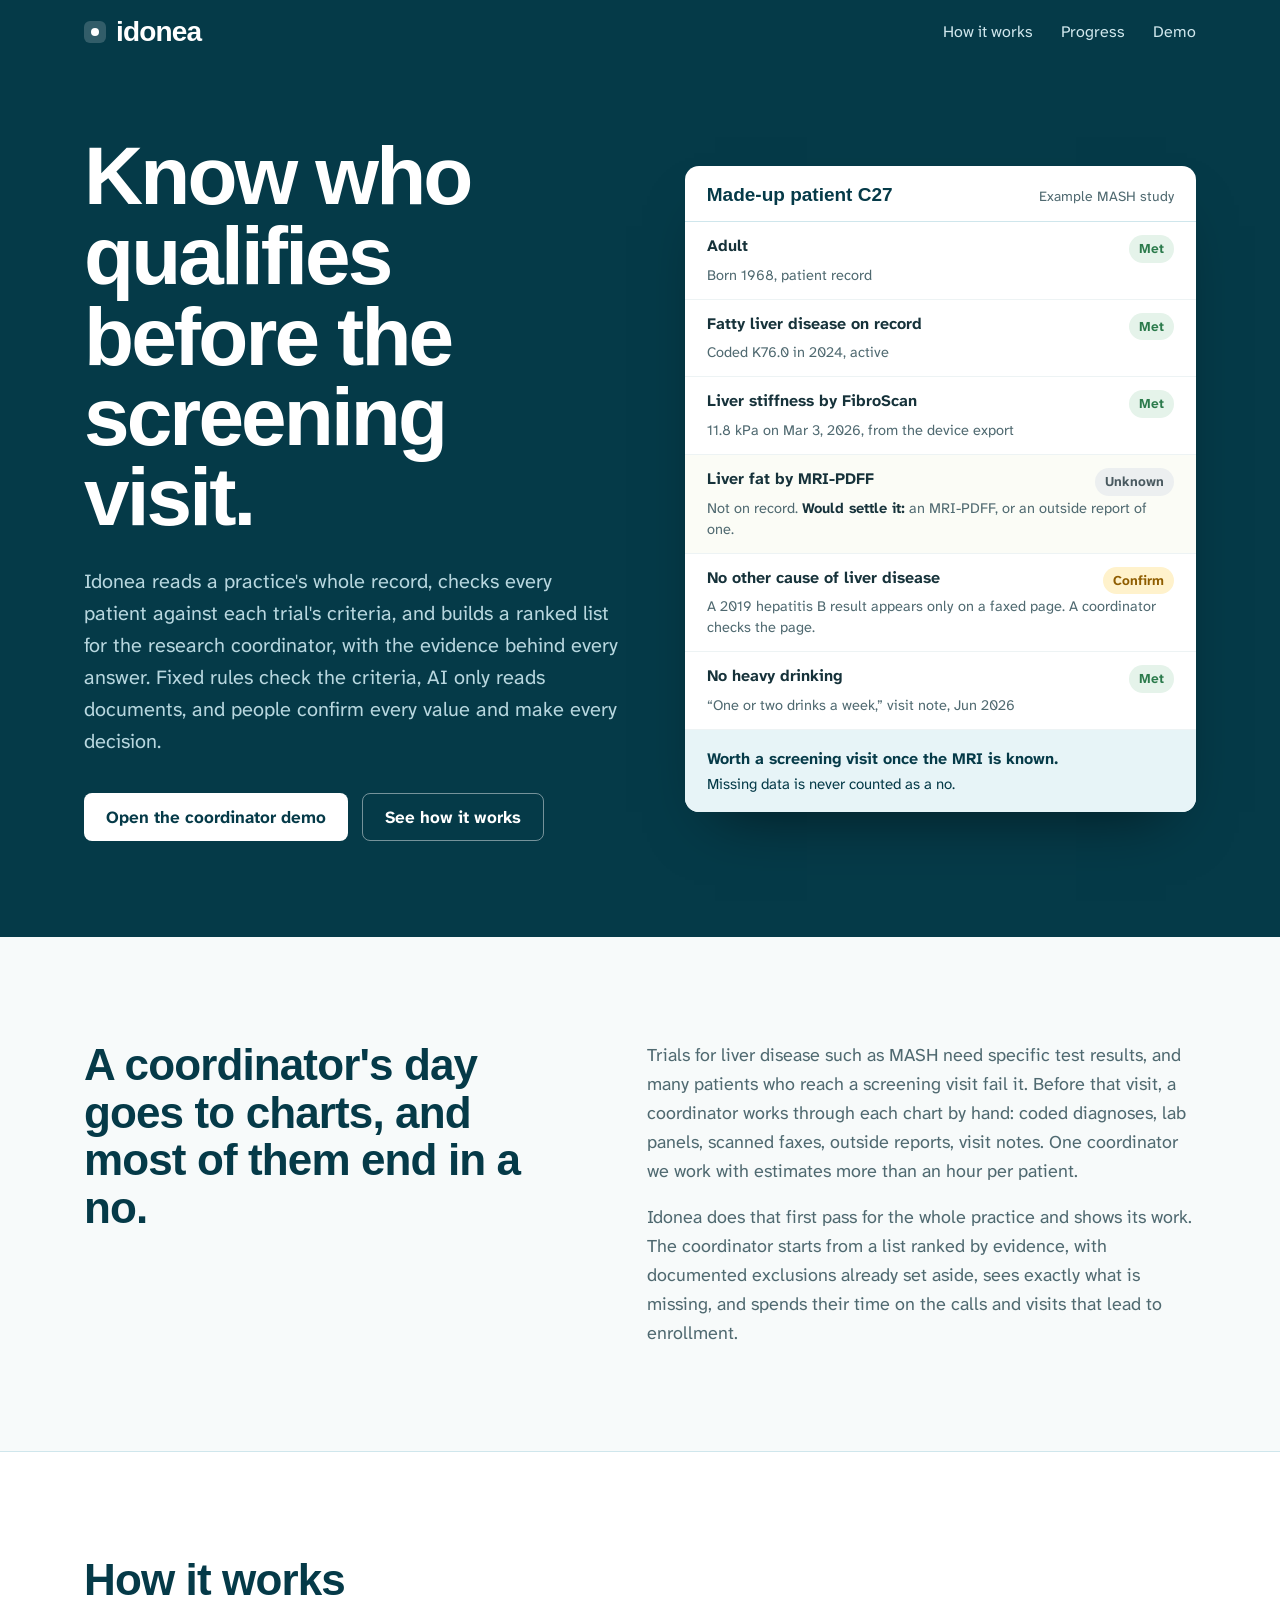
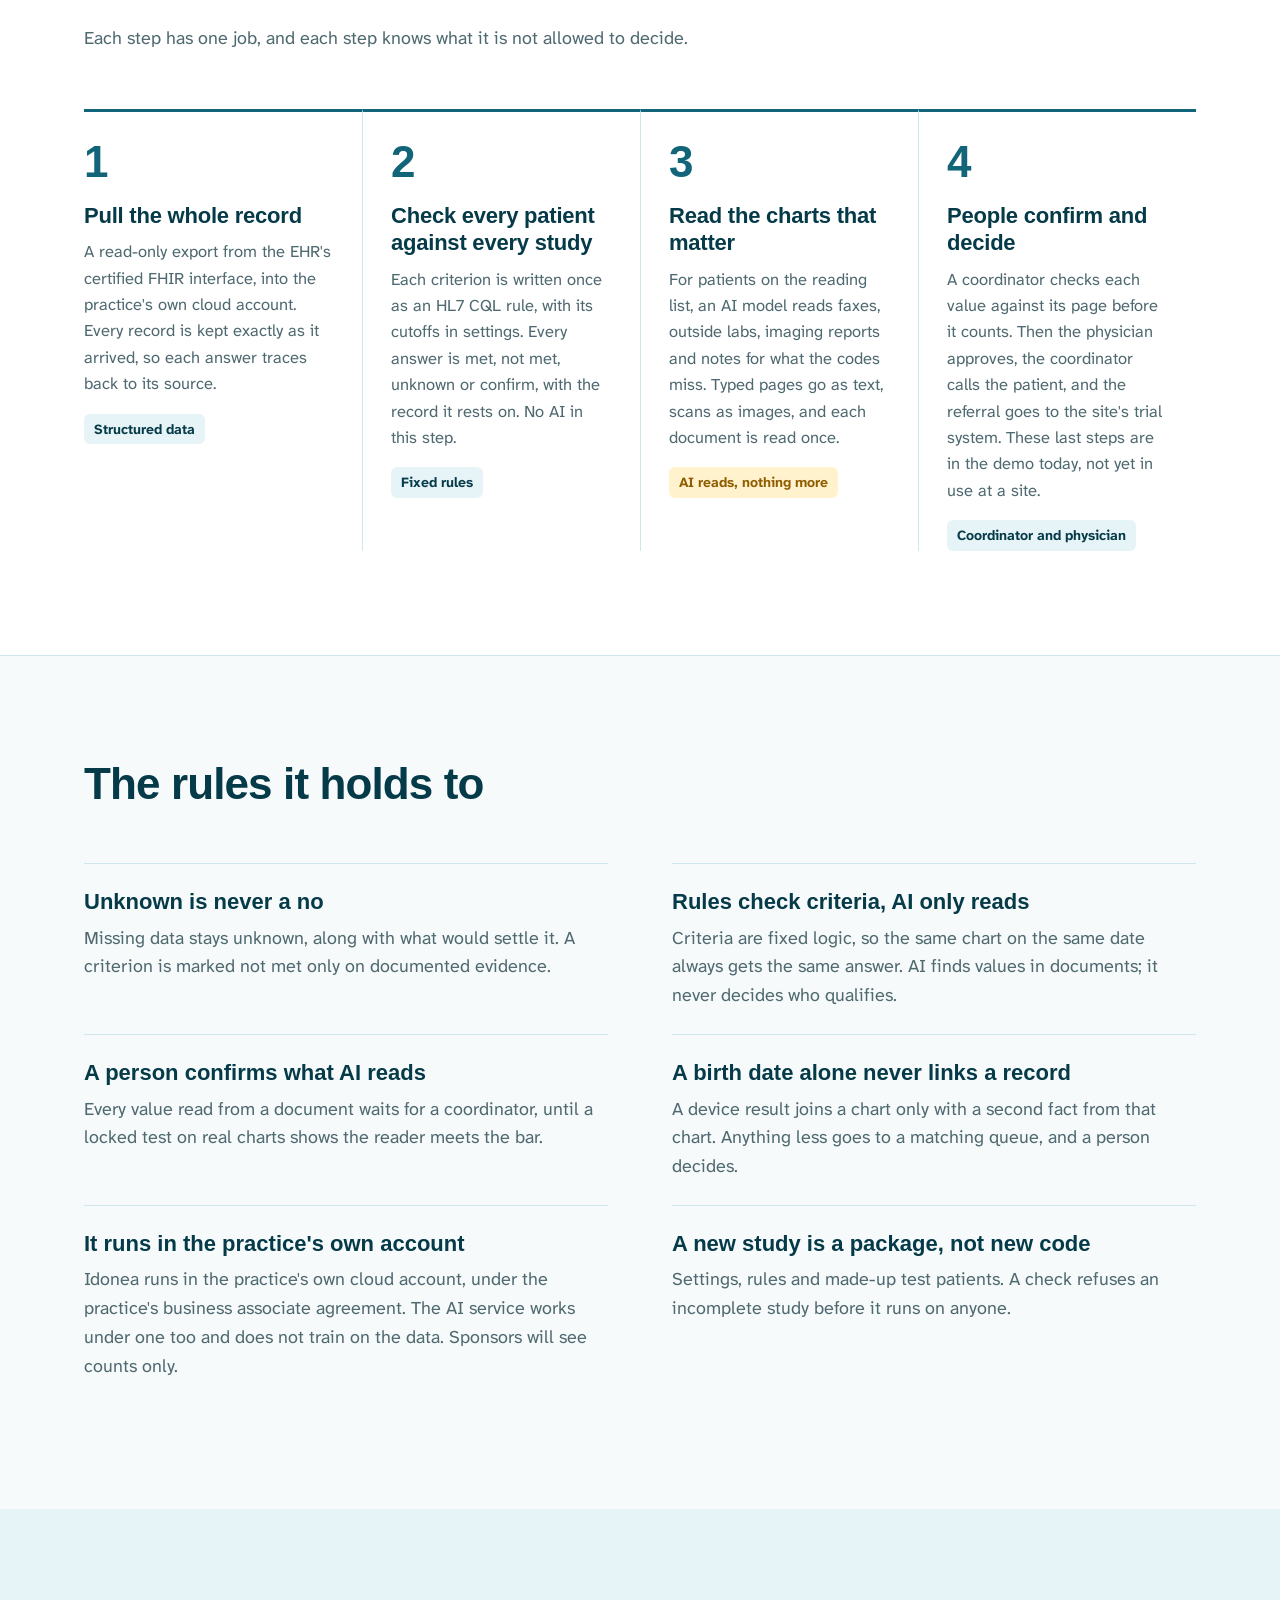
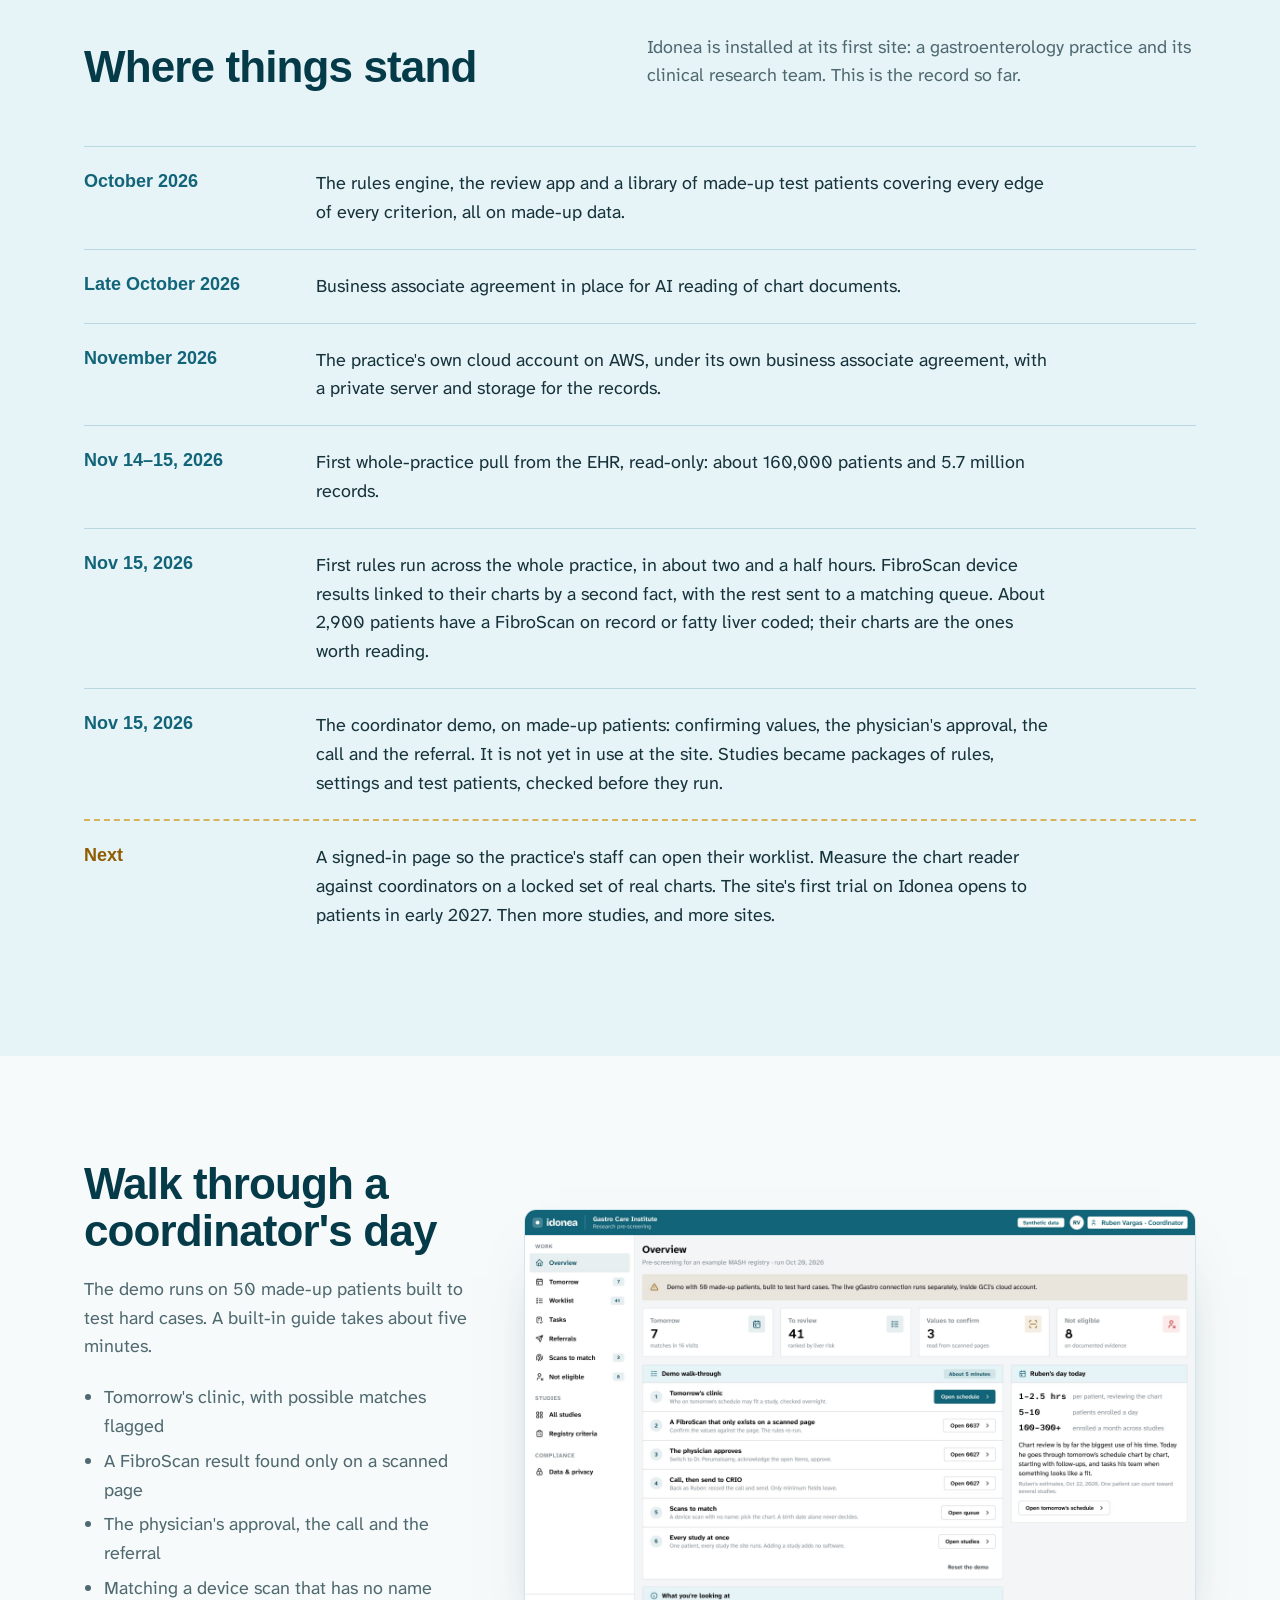
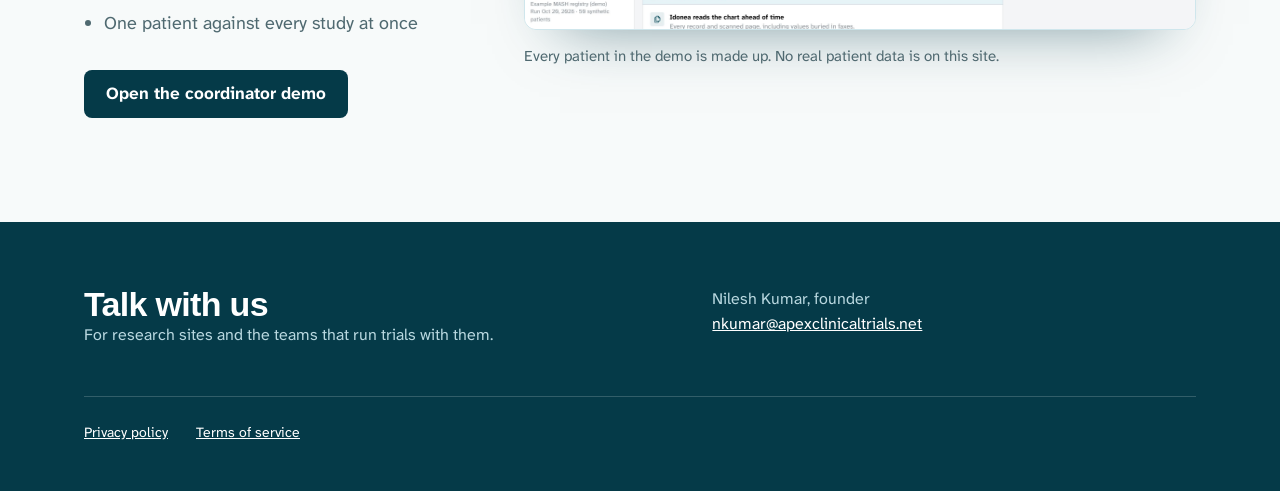
==== index.html @ b302bcf5 "Home page and demo: every claim true today - Ranked list (not a short list); coordinator starts from" ====
<!doctype html>
<html lang="en">
<head>
<meta charset="utf-8">
<meta name="viewport" content="width=device-width, initial-scale=1">
<meta name="robots" content="noindex, nofollow">
<title>Idonea</title>
<meta name="description" content="Idonea helps research sites find the patients who qualify for a clinical trial before the screening visit.">
<link rel="icon" href="logo.png">
<style>
@font-face{font-family:"Bricolage Grotesque";font-weight:600;font-display:swap;src:url(fonts/bricolage-grotesque-latin-600-normal.woff2) format("woff2")}
@font-face{font-family:"Bricolage Grotesque";font-weight:800;font-display:swap;src:url(fonts/bricolage-grotesque-latin-800-normal.woff2) format("woff2")}
@font-face{font-family:"Atkinson Hyperlegible Next";font-weight:400;font-display:swap;src:url(fonts/atkinson-hyperlegible-next-latin-400-normal.woff2) format("woff2")}
@font-face{font-family:"Atkinson Hyperlegible Next";font-weight:700;font-display:swap;src:url(fonts/atkinson-hyperlegible-next-latin-700-normal.woff2) format("woff2")}

:root{
  color-scheme: light;
  --deep:#053a48; --petrol:#126479; --petrol-2:#1f7a93; --mist:#e7f4f7; --line:#cfe6ec;
  --paper:#f7fafa; --white:#fff; --text:#16323a; --muted:#4f6970;
  --met:#2b7a4b; --met-bg:#e5f3ea;
  --notmet:#a3402c; --notmet-bg:#f8e7e3;
  --confirm:#8f5d00; --confirm-bg:#fff2cc;
  --unknown:#4a5a60; --unknown-bg:#eceff0;
  --display:"Bricolage Grotesque", "Arial Narrow", sans-serif;
  --body:"Atkinson Hyperlegible Next", -apple-system, "Segoe UI", sans-serif;
  --wrap:1160px;
}
*{box-sizing:border-box}
html{-webkit-text-size-adjust:100%}
body{margin:0;background:var(--paper);color:var(--text);font:400 18px/1.6 var(--body)}
a{color:var(--petrol)}
a:focus-visible,button:focus-visible{outline:3px solid var(--confirm);outline-offset:3px;border-radius:4px}
img{max-width:100%;height:auto;display:block}
.wrap{max-width:var(--wrap);margin:0 auto;padding:0 24px}
h1,h2,h3{font-family:var(--display);color:var(--deep);margin:0}
h2{font-size:clamp(30px,4vw,44px);line-height:1.08;font-weight:800;letter-spacing:-.02em;max-width:18ch}
h3{font-size:22px;line-height:1.25;font-weight:600;letter-spacing:-.01em}
p{margin:0}
.lede{color:var(--muted);max-width:60ch}
h2+.lede{margin-top:20px}
section{padding:104px 0}
.skip{position:absolute;left:-9999px}.skip:focus{left:16px;top:16px;z-index:10;background:#fff;padding:8px 12px}

/* top bar */
.bar{background:var(--deep);color:#fff}
.bar .wrap{display:flex;align-items:center;justify-content:space-between;height:64px;gap:16px}
.mark{font:800 28px/1 var(--display);letter-spacing:-.03em;color:#fff;text-decoration:none;display:flex;align-items:center;gap:10px}
.mark i{width:22px;height:22px;border-radius:6px;background:rgba(255,255,255,.18);display:grid;place-items:center}
.mark i::after{content:"";width:8px;height:8px;border-radius:50%;background:#fff}
.bar nav{display:flex;gap:28px;font-size:16px}
.bar nav a{color:#cfe6ec;text-decoration:none}
.bar nav a:hover{color:#fff;text-decoration:underline}

/* hero */
.hero{background:var(--deep);color:#e7f4f7;padding:72px 0 96px;overflow:hidden}
.hero .wrap{display:grid;grid-template-columns:minmax(0,1.05fr) minmax(0,1fr);gap:64px;align-items:center}
.hero h1{color:#fff;font-weight:800;font-size:clamp(44px,6.4vw,84px);line-height:.98;letter-spacing:-.035em;max-width:11ch}
.hero .lede{color:#b8d7df;font-size:20px;margin-top:28px;max-width:34em}
.actions{display:flex;flex-wrap:wrap;gap:14px;margin-top:36px}
.btn{display:inline-flex;align-items:center;min-height:48px;padding:0 22px;border-radius:8px;font-weight:700;font-size:17px;text-decoration:none}
.btn.primary{background:#fff;color:var(--deep)}
.btn.primary:hover{background:var(--mist)}
.btn.ghost{color:#fff;border:1.5px solid rgba(255,255,255,.45)}
.btn.ghost:hover{border-color:#fff}

/* the ledger: one made-up patient, checked */
.ledger{margin:0;background:var(--white);color:var(--text);border-radius:14px;box-shadow:0 30px 60px -30px rgba(0,0,0,.55);overflow:hidden}
.ledger header{display:flex;justify-content:space-between;align-items:baseline;gap:12px;padding:18px 22px 14px;border-bottom:1px solid var(--line)}
.ledger header b{font:600 19px/1.2 var(--display);color:var(--deep)}
.ledger header span{font-size:14px;color:var(--muted)}
.ledger ol{list-style:none;margin:0;padding:0}
.ledger li{display:grid;grid-template-columns:1fr auto;gap:2px 16px;padding:13px 22px;border-bottom:1px solid #edf3f4}
.ledger li .c{font-weight:700;font-size:16px;line-height:1.35}
.ledger li .e{grid-column:1/-1;font-size:14.5px;line-height:1.45;color:var(--muted)}
.v{font-size:13.5px;font-weight:700;padding:3px 10px;border-radius:999px;white-space:nowrap;align-self:start}
.v.met{color:var(--met);background:var(--met-bg)}
.v.notmet{color:var(--notmet);background:var(--notmet-bg)}
.v.confirm{color:var(--confirm);background:var(--confirm-bg)}
.v.unknown{color:var(--unknown);background:var(--unknown-bg)}
.ledger li.open{background:#fbfcf6}
.ledger li.open .e strong{color:var(--text)}
.ledger footer{padding:16px 22px;font-size:15px;background:var(--mist);color:var(--deep)}
.ledger footer b{display:block;font-size:16px}
@media (prefers-reduced-motion:no-preference){
  .ledger li .v{animation:settle .45s ease-out both}
  .ledger li:nth-child(1) .v{animation-delay:.35s}
  .ledger li:nth-child(2) .v{animation-delay:.6s}
  .ledger li:nth-child(3) .v{animation-delay:.85s}
  .ledger li:nth-child(4) .v{animation-delay:1.1s}
  .ledger li:nth-child(5) .v{animation-delay:1.35s}
  .ledger li:nth-child(6) .v{animation-delay:1.6s}
  .ledger footer{animation:fade .5s ease-out 2s both}
}
@keyframes settle{from{opacity:0;transform:translateX(8px)}to{opacity:1;transform:none}}
@keyframes fade{from{opacity:0}to{opacity:1}}

/* problem */
.problem .wrap{display:grid;grid-template-columns:minmax(0,1fr) minmax(0,1.1fr);gap:64px}
.problem p+p{margin-top:18px}

/* how it works: a real sequence */
.how{background:var(--white);border-block:1px solid var(--line)}
.how .lede{margin-top:20px}
.steps{list-style:none;margin:56px 0 0;padding:0;display:grid;grid-template-columns:repeat(4,minmax(0,1fr));gap:0;counter-reset:s}
.steps li{position:relative;padding:28px 28px 0 0;border-top:3px solid var(--petrol);counter-increment:s}
.steps li+li{padding-left:28px;border-left:1px solid var(--line)}
.steps li::before{content:counter(s);font:800 44px/1 var(--display);color:var(--petrol);display:block;margin-bottom:18px}
.steps p{font-size:16.5px;color:var(--muted);margin-top:10px}
.who{display:inline-block;margin-top:16px;font-size:14px;font-weight:700;color:var(--deep);background:var(--mist);padding:4px 10px;border-radius:6px}
.who.ai{background:var(--confirm-bg);color:var(--confirm)}

/* rules it holds to */
.rules dl{margin:56px 0 0;display:grid;grid-template-columns:repeat(2,minmax(0,1fr));column-gap:64px}
.rules dl div{padding:24px 0;border-top:1px solid var(--line)}
.rules dt{font:600 22px/1.25 var(--display);color:var(--deep)}
.rules dd{margin:8px 0 0;color:var(--muted);max-width:46ch}

/* where things stand */
.now{background:var(--mist)}
.now .head{display:grid;grid-template-columns:minmax(0,1fr) minmax(0,1.1fr);gap:64px;align-items:end}
.log{list-style:none;margin:56px 0 0;padding:0}
.log li{display:grid;grid-template-columns:200px minmax(0,1fr);gap:32px;padding:22px 0;border-top:1px solid #b9d9e1}
.log time,.log .when{font:600 18px/1.4 var(--display);color:var(--petrol)}
.log p{max-width:62ch}
.log li.next .when{color:var(--confirm)}
.log li.next{border-top:2px dashed #d6b45c}

/* demo */
.demo .wrap{display:grid;grid-template-columns:minmax(0,.8fr) minmax(0,1.4fr);gap:56px;align-items:center}
.demo ul{margin:22px 0 0;padding-left:20px;color:var(--muted)}
.demo li+li{margin-top:6px}
.demo .btn.primary{background:var(--deep);color:#fff;margin-top:32px}
.demo .btn.primary:hover{background:var(--petrol)}
.shot{display:block;border-radius:12px;overflow:hidden;border:1px solid var(--line);box-shadow:0 30px 60px -36px rgba(5,58,72,.55);background:#fff}
.note{font-size:15px;color:var(--muted);margin-top:14px}

/* footer */
.foot{background:var(--deep);color:#b8d7df;padding:64px 0 48px;font-size:16px}
.foot .wrap{display:grid;grid-template-columns:minmax(0,1.2fr) minmax(0,1fr);gap:48px}
.foot h2{color:#fff;font-size:34px}
.foot a{color:#fff}
.foot p+p{margin-top:12px}
.foot .small{grid-column:1/-1;border-top:1px solid rgba(255,255,255,.18);padding-top:24px;font-size:14px;display:flex;flex-wrap:wrap;gap:8px 28px}

@media (max-width:960px){
  section{padding:72px 0}
  .hero .wrap,.problem .wrap,.now .head,.demo .wrap,.foot .wrap{grid-template-columns:1fr;gap:40px}
  .steps{grid-template-columns:repeat(2,minmax(0,1fr));row-gap:40px}
  .steps li:nth-child(3){padding-left:0;border-left:0}
}
@media (max-width:640px){
  body{font-size:17px}
  .wrap{padding:0 16px}
  .bar nav{gap:18px;font-size:15px}
  .bar nav a.hide-s{display:none}
  .hero{padding:48px 0 64px}
  .hero .lede{font-size:18px}
  .steps{grid-template-columns:1fr}
  .steps li,.steps li+li{padding:24px 0 0;border-left:0}
  .rules dl{grid-template-columns:1fr}
  .log li{grid-template-columns:1fr;gap:6px}
  .ledger li{padding:12px 16px}
  .ledger header,.ledger footer{padding-left:16px;padding-right:16px}
}
</style>
</head>
<body>
<a class="skip" href="#main">Skip to content</a>
<div class="bar">
  <div class="wrap">
    <a class="mark" href="./" aria-label="Idonea home"><i aria-hidden="true"></i>idonea</a>
    <nav aria-label="Main">
      <a href="#how" class="hide-s">How it works</a>
      <a href="#now">Progress</a>
      <a href="demo/">Demo</a>
    </nav>
  </div>
</div>

<main id="main">
<div class="hero">
  <div class="wrap">
    <div>
      <h1>Know who qualifies before the screening visit.</h1>
      <p class="lede">Idonea reads a practice's whole record, checks every patient against each trial's criteria, and builds a ranked list for the research coordinator, with the evidence behind every answer. Fixed rules check the criteria, AI only reads documents, and people confirm every value and make every decision.</p>
      <div class="actions">
        <a class="btn primary" href="demo/">Open the coordinator demo</a>
        <a class="btn ghost" href="#how">See how it works</a>
      </div>
    </div>

    <figure class="ledger" aria-label="Example: one made-up patient checked against an example MASH study">
      <header><b>Made-up patient C27</b><span>Example MASH study</span></header>
      <ol>
        <li><span class="c">Adult</span><span class="v met">Met</span><span class="e">Born 1968, patient record</span></li>
        <li><span class="c">Fatty liver disease on record</span><span class="v met">Met</span><span class="e">Coded K76.0 in 2024, active</span></li>
        <li><span class="c">Liver stiffness by FibroScan</span><span class="v met">Met</span><span class="e">11.8 kPa on Mar 3, 2026, from the device export</span></li>
        <li class="open"><span class="c">Liver fat by MRI-PDFF</span><span class="v unknown">Unknown</span><span class="e">Not on record. <strong>Would settle it:</strong> an MRI-PDFF, or an outside report of one.</span></li>
        <li><span class="c">No other cause of liver disease</span><span class="v confirm">Confirm</span><span class="e">A 2019 hepatitis B result appears only on a faxed page. A coordinator checks the page.</span></li>
        <li><span class="c">No heavy drinking</span><span class="v met">Met</span><span class="e">“One or two drinks a week,” visit note, Jun 2026</span></li>
      </ol>
      <footer><b>Worth a screening visit once the MRI is known.</b>Missing data is never counted as a no.</footer>
    </figure>
  </div>
</div>

<section class="problem" aria-labelledby="problem-h">
  <div class="wrap">
    <h2 id="problem-h">A coordinator's day goes to charts, and most of them end in a no.</h2>
    <div>
      <p class="lede">Trials for liver disease such as MASH need specific test results, and many patients who reach a screening visit fail it. Before that visit, a coordinator works through each chart by hand: coded diagnoses, lab panels, scanned faxes, outside reports, visit notes. One coordinator we work with estimates more than an hour per patient.</p>
      <p class="lede">Idonea does that first pass for the whole practice and shows its work. The coordinator starts from a list ranked by evidence, with documented exclusions already set aside, sees exactly what is missing, and spends their time on the calls and visits that lead to enrollment.</p>
    </div>
  </div>
</section>

<section class="how" id="how" aria-labelledby="how-h">
  <div class="wrap">
    <h2 id="how-h">How it works</h2>
    <p class="lede">Each step has one job, and each step knows what it is not allowed to decide.</p>
    <ol class="steps">
      <li>
        <h3>Pull the whole record</h3>
        <p>A read-only export from the EHR's certified FHIR interface, into the practice's own cloud account. Every record is kept exactly as it arrived, so each answer traces back to its source.</p>
        <span class="who">Structured data</span>
      </li>
      <li>
        <h3>Check every patient against every study</h3>
        <p>Each criterion is written once as an HL7 CQL rule, with its cutoffs in settings. Every answer is met, not met, unknown or confirm, with the record it rests on. No AI in this step.</p>
        <span class="who">Fixed rules</span>
      </li>
      <li>
        <h3>Read the charts that matter</h3>
        <p>For patients on the reading list, an AI model reads faxes, outside labs, imaging reports and notes for what the codes miss. Typed pages go as text, scans as images, and each document is read once.</p>
        <span class="who ai">AI reads, nothing more</span>
      </li>
      <li>
        <h3>People confirm and decide</h3>
        <p>A coordinator checks each value against its page before it counts. Then the physician approves, the coordinator calls the patient, and the referral goes to the site's trial system. These last steps are in the demo today, not yet in use at a site.</p>
        <span class="who">Coordinator and physician</span>
      </li>
    </ol>
  </div>
</section>

<section class="rules" aria-labelledby="rules-h">
  <div class="wrap">
    <h2 id="rules-h">The rules it holds to</h2>
    <dl>
      <div><dt>Unknown is never a no</dt><dd>Missing data stays unknown, along with what would settle it. A criterion is marked not met only on documented evidence.</dd></div>
      <div><dt>Rules check criteria, AI only reads</dt><dd>Criteria are fixed logic, so the same chart on the same date always gets the same answer. AI finds values in documents; it never decides who qualifies.</dd></div>
      <div><dt>A person confirms what AI reads</dt><dd>Every value read from a document waits for a coordinator, until a locked test on real charts shows the reader meets the bar.</dd></div>
      <div><dt>A birth date alone never links a record</dt><dd>A device result joins a chart only with a second fact from that chart. Anything less goes to a matching queue, and a person decides.</dd></div>
      <div><dt>It runs in the practice's own account</dt><dd>Idonea runs in the practice's own cloud account, under the practice's business associate agreement. The AI service works under one too and does not train on the data. Sponsors will see counts only.</dd></div>
      <div><dt>A new study is a package, not new code</dt><dd>Settings, rules and made-up test patients. A check refuses an incomplete study before it runs on anyone.</dd></div>
    </dl>
  </div>
</section>

<section class="now" id="now" aria-labelledby="now-h">
  <div class="wrap">
    <div class="head">
      <h2 id="now-h">Where things stand</h2>
      <p class="lede">Idonea is installed at its first site: a gastroenterology practice and its clinical research team. This is the record so far.</p>
    </div>
    <ol class="log">
      <li><span class="when">October 2026</span><p>The rules engine, the review app and a library of made-up test patients covering every edge of every criterion, all on made-up data.</p></li>
      <li><span class="when">Late October 2026</span><p>Business associate agreement in place for AI reading of chart documents.</p></li>
      <li><span class="when">November 2026</span><p>The practice's own cloud account on AWS, under its own business associate agreement, with a private server and storage for the records.</p></li>
      <li><time datetime="2026-11-14">Nov 14–15, 2026</time><p>First whole-practice pull from the EHR, read-only: about 160,000 patients and 5.7 million records.</p></li>
      <li><time datetime="2026-11-15">Nov 15, 2026</time><p>First rules run across the whole practice, in about two and a half hours. FibroScan device results linked to their charts by a second fact, with the rest sent to a matching queue. About 2,900 patients have a FibroScan on record or fatty liver coded; their charts are the ones worth reading.</p></li>
      <li><time datetime="2026-11-15">Nov 15, 2026</time><p>The coordinator demo, on made-up patients: confirming values, the physician's approval, the call and the referral. It is not yet in use at the site. Studies became packages of rules, settings and test patients, checked before they run.</p></li>
      <li class="next"><span class="when">Next</span><p>A signed-in page so the practice's staff can open their worklist. Measure the chart reader against coordinators on a locked set of real charts. The site's first trial on Idonea opens to patients in early 2027. Then more studies, and more sites.</p></li>
    </ol>
  </div>
</section>

<section class="demo" aria-labelledby="demo-h">
  <div class="wrap">
    <div>
      <h2 id="demo-h">Walk through a coordinator's day</h2>
      <p class="lede">The demo runs on 50 made-up patients built to test hard cases. A built-in guide takes about five minutes.</p>
      <ul>
        <li>Tomorrow's clinic, with possible matches flagged</li>
        <li>A FibroScan result found only on a scanned page</li>
        <li>The physician's approval, the call and the referral</li>
        <li>Matching a device scan that has no name</li>
        <li>One patient against every study at once</li>
      </ul>
      <a class="btn primary" href="demo/">Open the coordinator demo</a>
    </div>
    <div>
      <a class="shot" href="demo/" aria-label="Open the coordinator demo"><img src="img/demo.jpg" width="1440" height="900" alt="The coordinator demo's overview: tomorrow's matches, the worklist, values to confirm and a six-step walk-through"></a>
      <p class="note">Every patient in the demo is made up. No real patient data is on this site.</p>
    </div>
  </div>
</section>
</main>

<footer class="foot">
  <div class="wrap">
    <div>
      <h2>Talk with us</h2>
      <p>For research sites and the teams that run trials with them.</p>
    </div>
    <div>
      <p>Nilesh Kumar, founder<br><a href="mailto:nkumar@apexclinicaltrials.net">nkumar@apexclinicaltrials.net</a></p>
    </div>
    <div class="small">
      <a href="privacy.html">Privacy policy</a>
      <a href="terms.html">Terms of service</a>
    </div>
  </div>
</footer>
</body>
</html>
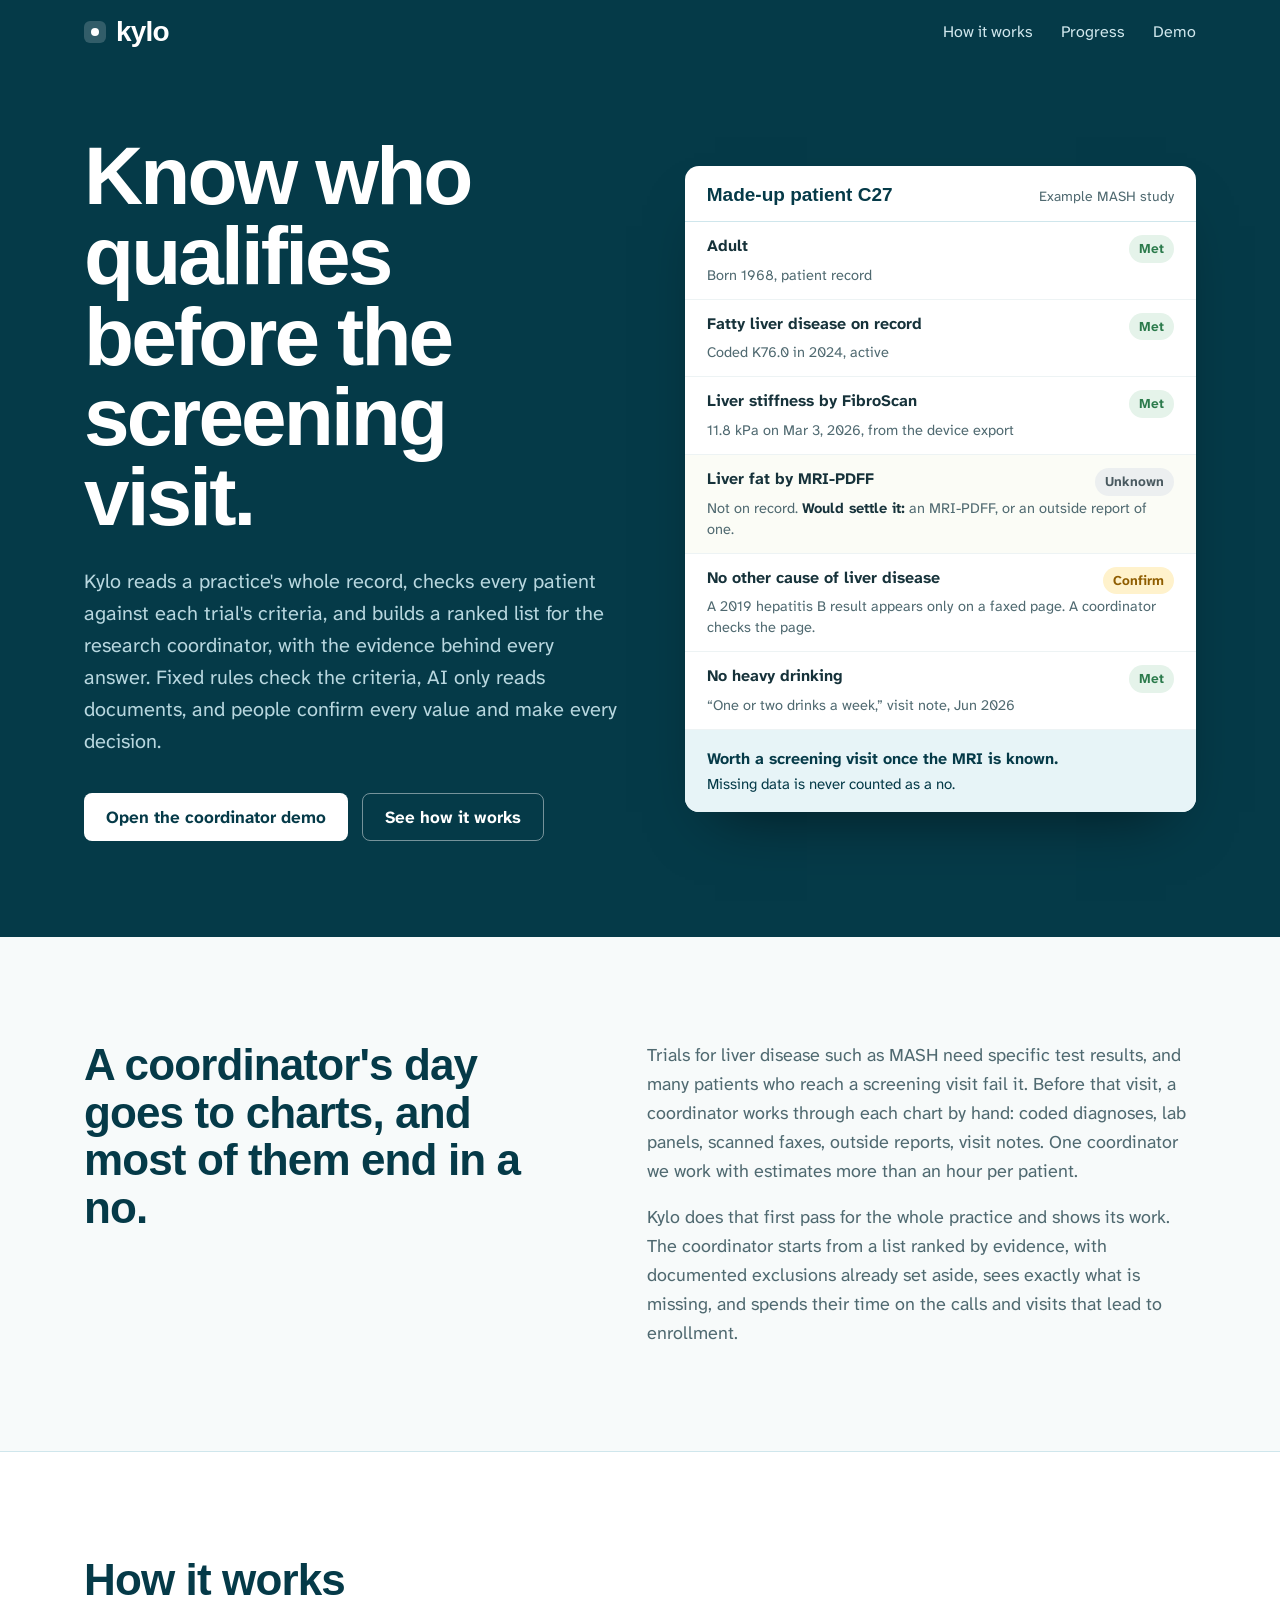
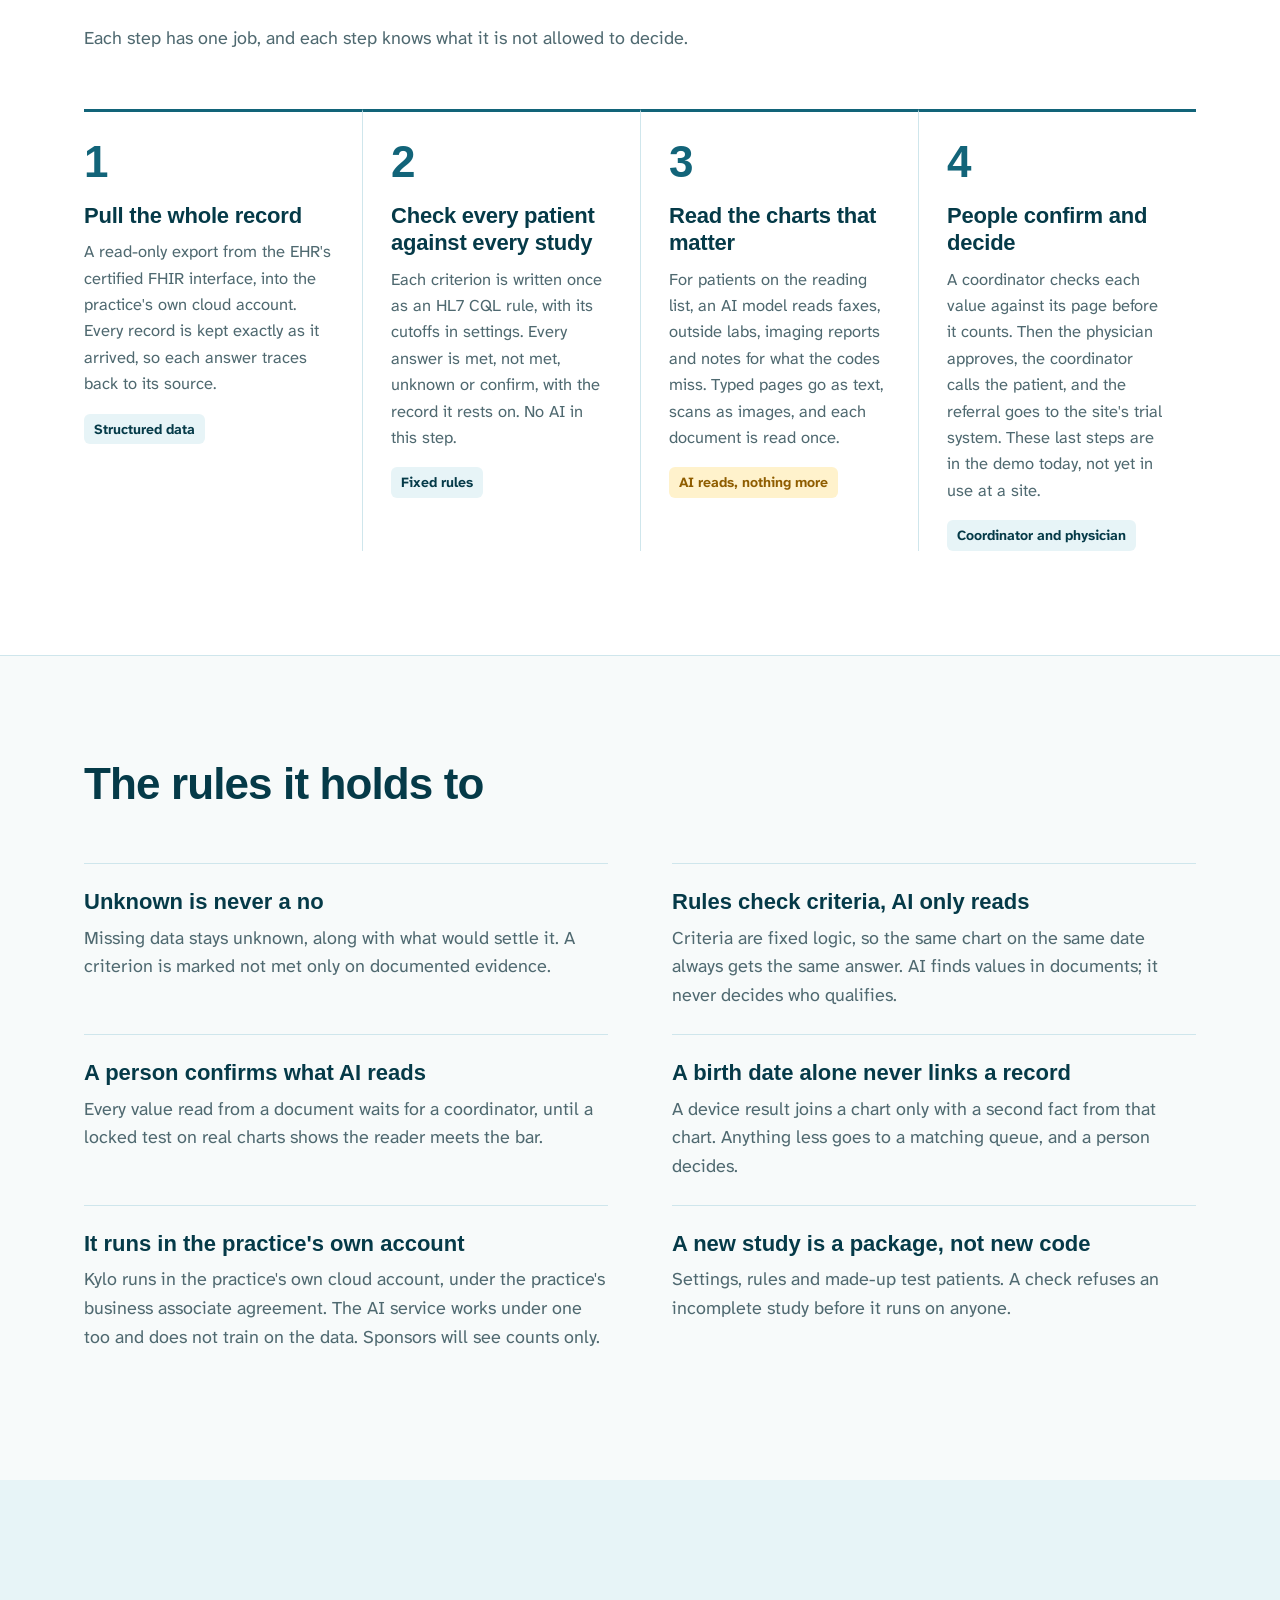
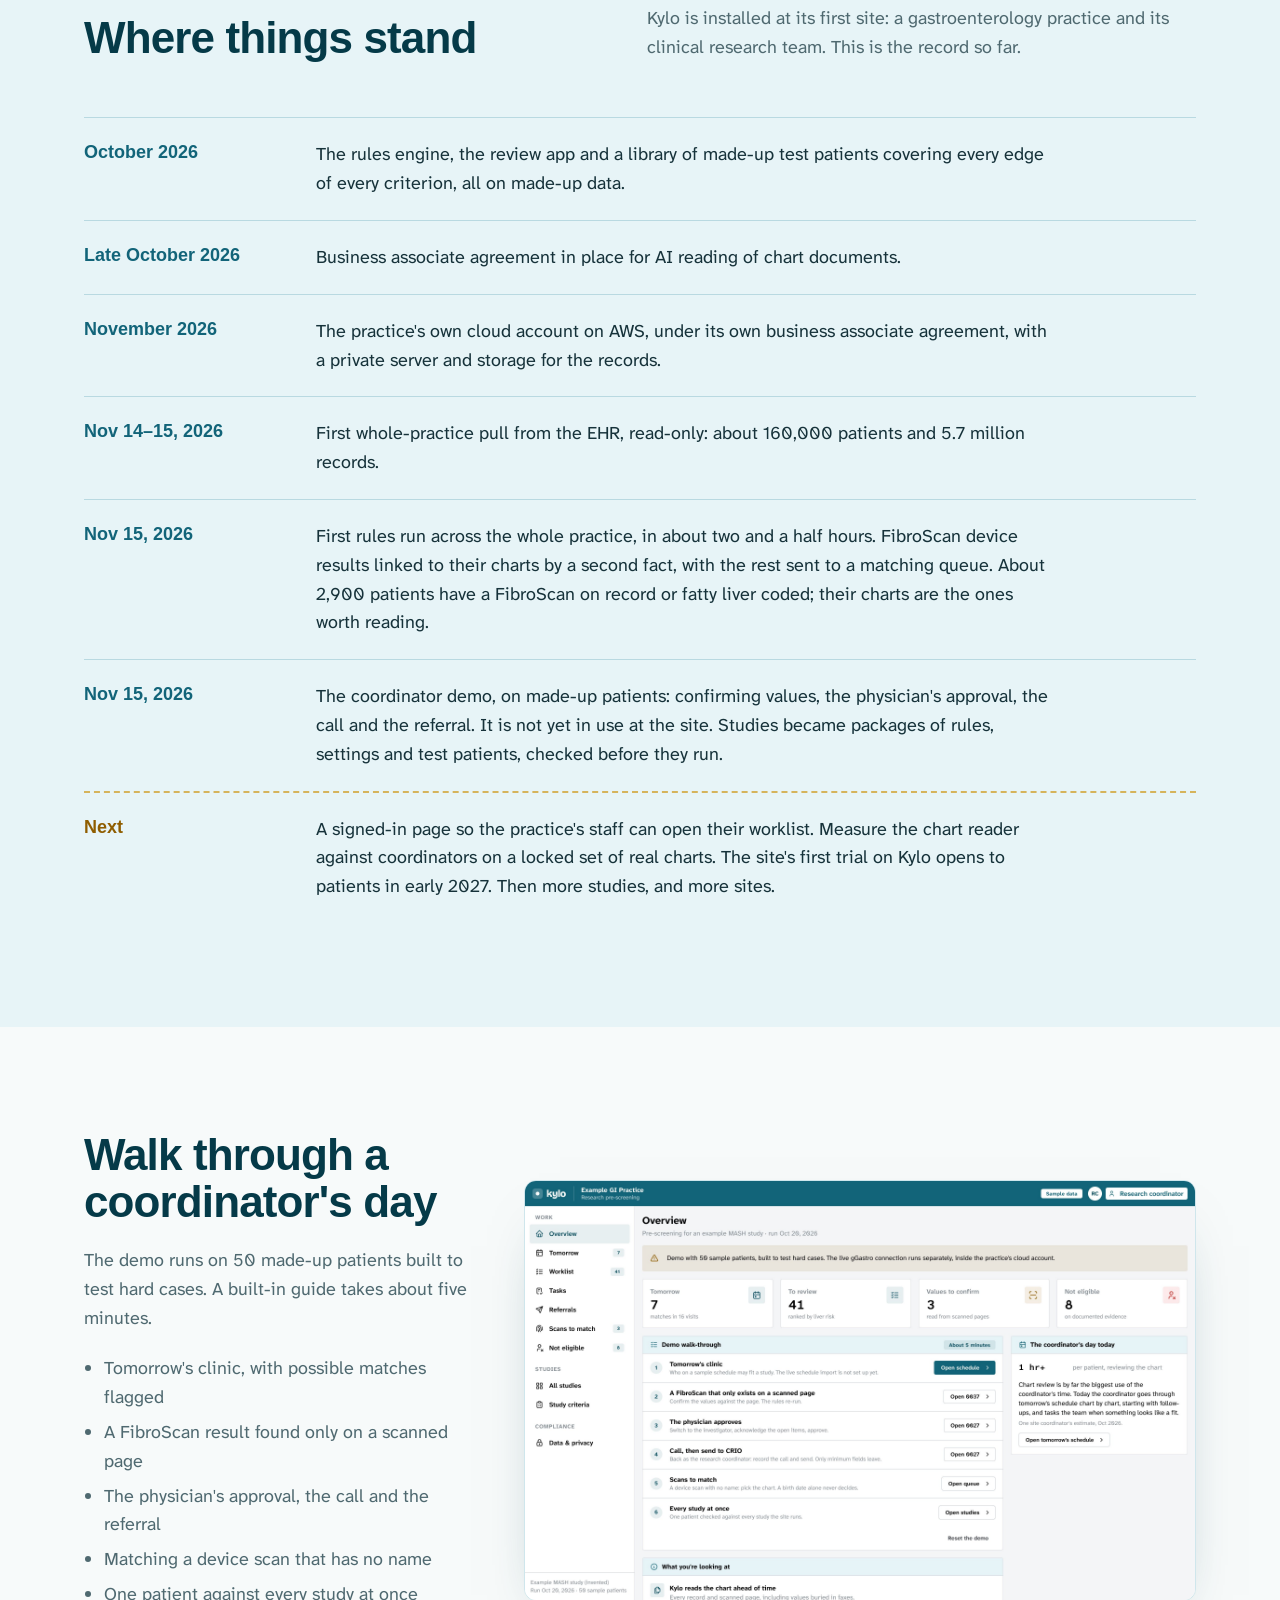
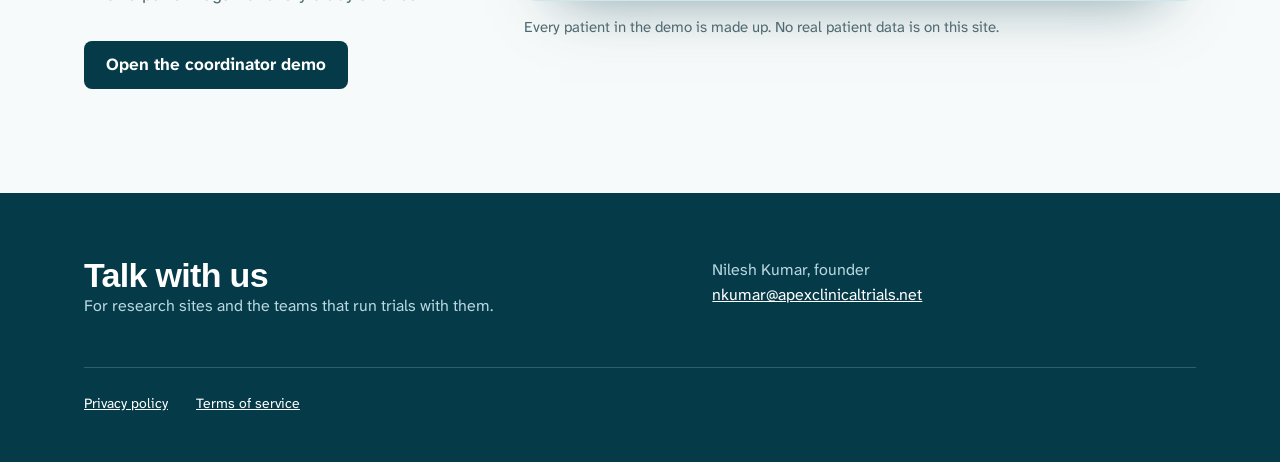
==== commit 36934bc4: "Rebrand to Kylo (company: Kylo Health): home page, demo, privacy, terms, logo, screenshot Wordmark, " ====
--- a/index.html
+++ b/index.html
@@ -4,8 +4,8 @@
 <meta charset="utf-8">
 <meta name="viewport" content="width=device-width, initial-scale=1">
 <meta name="robots" content="noindex, nofollow">
-<title>Idonea</title>
-<meta name="description" content="Idonea helps research sites find the patients who qualify for a clinical trial before the screening visit.">
+<title>Kylo</title>
+<meta name="description" content="Kylo helps research sites find the patients who qualify for a clinical trial before the screening visit.">
 <link rel="icon" href="logo.png">
 <style>
 @font-face{font-family:"Bricolage Grotesque";font-weight:600;font-display:swap;src:url(fonts/bricolage-grotesque-latin-600-normal.woff2) format("woff2")}
@@ -168,7 +168,7 @@
 <a class="skip" href="#main">Skip to content</a>
 <div class="bar">
   <div class="wrap">
-    <a class="mark" href="./" aria-label="Idonea home"><i aria-hidden="true"></i>idonea</a>
+    <a class="mark" href="./" aria-label="Kylo home"><i aria-hidden="true"></i>kylo</a>
     <nav aria-label="Main">
       <a href="#how" class="hide-s">How it works</a>
       <a href="#now">Progress</a>
@@ -182,7 +182,7 @@
   <div class="wrap">
     <div>
       <h1>Know who qualifies before the screening visit.</h1>
-      <p class="lede">Idonea reads a practice's whole record, checks every patient against each trial's criteria, and builds a ranked list for the research coordinator, with the evidence behind every answer. Fixed rules check the criteria, AI only reads documents, and people confirm every value and make every decision.</p>
+      <p class="lede">Kylo reads a practice's whole record, checks every patient against each trial's criteria, and builds a ranked list for the research coordinator, with the evidence behind every answer. Fixed rules check the criteria, AI only reads documents, and people confirm every value and make every decision.</p>
       <div class="actions">
         <a class="btn primary" href="demo/">Open the coordinator demo</a>
         <a class="btn ghost" href="#how">See how it works</a>
@@ -209,7 +209,7 @@
     <h2 id="problem-h">A coordinator's day goes to charts, and most of them end in a no.</h2>
     <div>
       <p class="lede">Trials for liver disease such as MASH need specific test results, and many patients who reach a screening visit fail it. Before that visit, a coordinator works through each chart by hand: coded diagnoses, lab panels, scanned faxes, outside reports, visit notes. One coordinator we work with estimates more than an hour per patient.</p>
-      <p class="lede">Idonea does that first pass for the whole practice and shows its work. The coordinator starts from a list ranked by evidence, with documented exclusions already set aside, sees exactly what is missing, and spends their time on the calls and visits that lead to enrollment.</p>
+      <p class="lede">Kylo does that first pass for the whole practice and shows its work. The coordinator starts from a list ranked by evidence, with documented exclusions already set aside, sees exactly what is missing, and spends their time on the calls and visits that lead to enrollment.</p>
     </div>
   </div>
 </section>
@@ -251,7 +251,7 @@
       <div><dt>Rules check criteria, AI only reads</dt><dd>Criteria are fixed logic, so the same chart on the same date always gets the same answer. AI finds values in documents; it never decides who qualifies.</dd></div>
       <div><dt>A person confirms what AI reads</dt><dd>Every value read from a document waits for a coordinator, until a locked test on real charts shows the reader meets the bar.</dd></div>
       <div><dt>A birth date alone never links a record</dt><dd>A device result joins a chart only with a second fact from that chart. Anything less goes to a matching queue, and a person decides.</dd></div>
-      <div><dt>It runs in the practice's own account</dt><dd>Idonea runs in the practice's own cloud account, under the practice's business associate agreement. The AI service works under one too and does not train on the data. Sponsors will see counts only.</dd></div>
+      <div><dt>It runs in the practice's own account</dt><dd>Kylo runs in the practice's own cloud account, under the practice's business associate agreement. The AI service works under one too and does not train on the data. Sponsors will see counts only.</dd></div>
       <div><dt>A new study is a package, not new code</dt><dd>Settings, rules and made-up test patients. A check refuses an incomplete study before it runs on anyone.</dd></div>
     </dl>
   </div>
@@ -261,7 +261,7 @@
   <div class="wrap">
     <div class="head">
       <h2 id="now-h">Where things stand</h2>
-      <p class="lede">Idonea is installed at its first site: a gastroenterology practice and its clinical research team. This is the record so far.</p>
+      <p class="lede">Kylo is installed at its first site: a gastroenterology practice and its clinical research team. This is the record so far.</p>
     </div>
     <ol class="log">
       <li><span class="when">October 2026</span><p>The rules engine, the review app and a library of made-up test patients covering every edge of every criterion, all on made-up data.</p></li>
@@ -270,7 +270,7 @@
       <li><time datetime="2026-11-14">Nov 14–15, 2026</time><p>First whole-practice pull from the EHR, read-only: about 160,000 patients and 5.7 million records.</p></li>
       <li><time datetime="2026-11-15">Nov 15, 2026</time><p>First rules run across the whole practice, in about two and a half hours. FibroScan device results linked to their charts by a second fact, with the rest sent to a matching queue. About 2,900 patients have a FibroScan on record or fatty liver coded; their charts are the ones worth reading.</p></li>
       <li><time datetime="2026-11-15">Nov 15, 2026</time><p>The coordinator demo, on made-up patients: confirming values, the physician's approval, the call and the referral. It is not yet in use at the site. Studies became packages of rules, settings and test patients, checked before they run.</p></li>
-      <li class="next"><span class="when">Next</span><p>A signed-in page so the practice's staff can open their worklist. Measure the chart reader against coordinators on a locked set of real charts. The site's first trial on Idonea opens to patients in early 2027. Then more studies, and more sites.</p></li>
+      <li class="next"><span class="when">Next</span><p>A signed-in page so the practice's staff can open their worklist. Measure the chart reader against coordinators on a locked set of real charts. The site's first trial on Kylo opens to patients in early 2027. Then more studies, and more sites.</p></li>
     </ol>
   </div>
 </section>
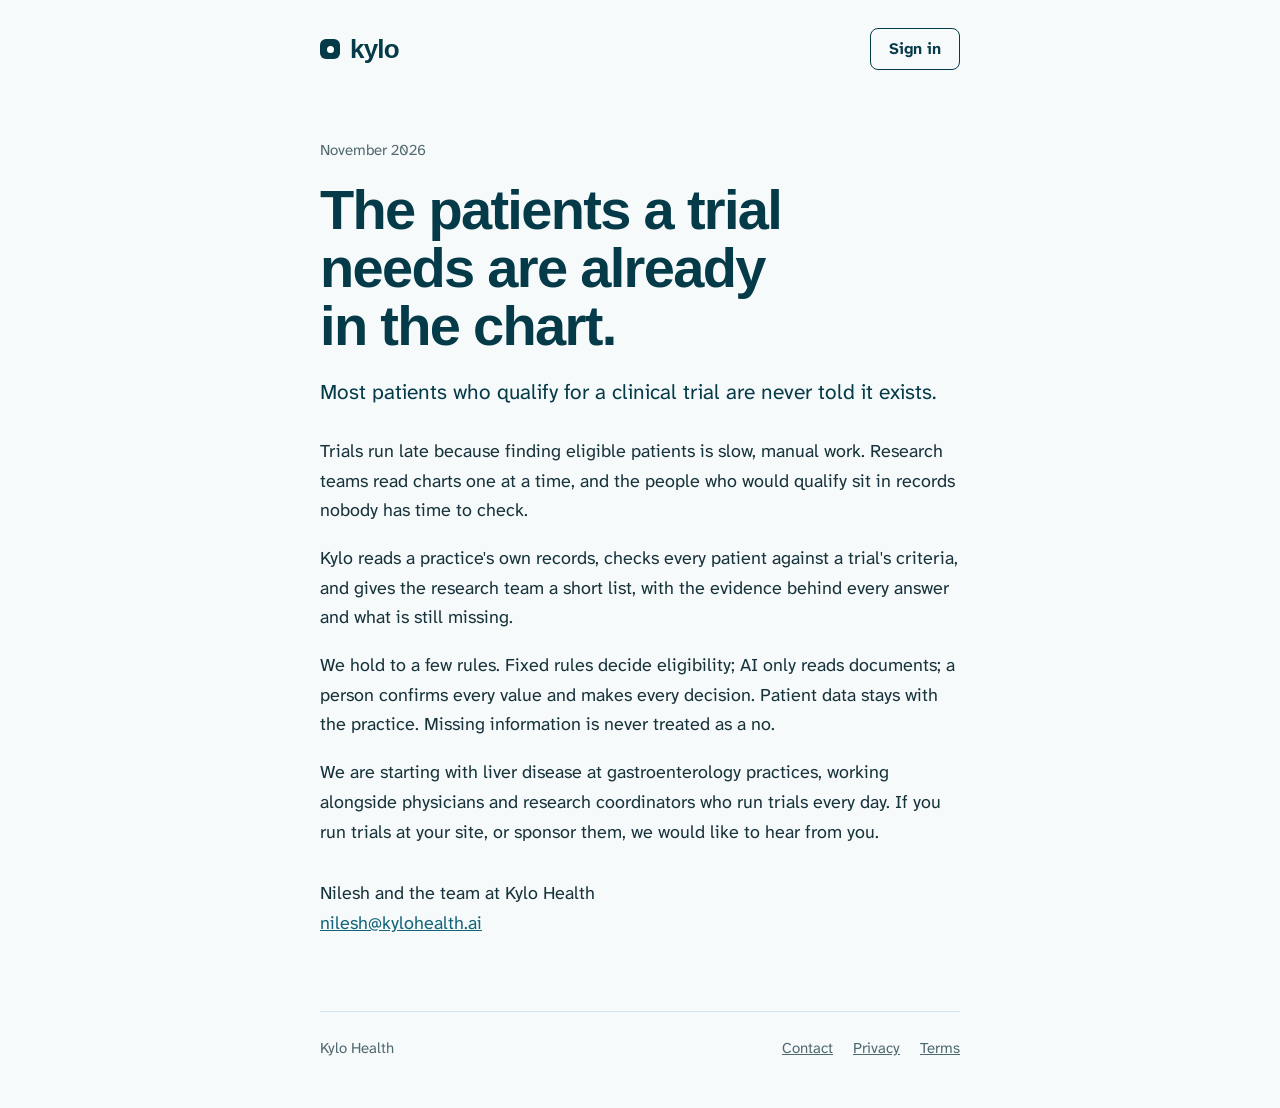
==== commit 626653d6: "Public site cut to a short letter and a sign-in by role; demo moved behind Cloudflare Access at app." ====
--- a/index.html
+++ b/index.html
@@ -4,313 +4,54 @@
 <meta charset="utf-8">
 <meta name="viewport" content="width=device-width, initial-scale=1">
 <meta name="robots" content="noindex, nofollow">
-<title>Kylo</title>
-<meta name="description" content="Kylo helps research sites find the patients who qualify for a clinical trial before the screening visit.">
-<link rel="icon" href="logo.png">
+<link rel="icon" href="/logo.png">
 <style>
-@font-face{font-family:"Bricolage Grotesque";font-weight:600;font-display:swap;src:url(fonts/bricolage-grotesque-latin-600-normal.woff2) format("woff2")}
-@font-face{font-family:"Bricolage Grotesque";font-weight:800;font-display:swap;src:url(fonts/bricolage-grotesque-latin-800-normal.woff2) format("woff2")}
-@font-face{font-family:"Atkinson Hyperlegible Next";font-weight:400;font-display:swap;src:url(fonts/atkinson-hyperlegible-next-latin-400-normal.woff2) format("woff2")}
-@font-face{font-family:"Atkinson Hyperlegible Next";font-weight:700;font-display:swap;src:url(fonts/atkinson-hyperlegible-next-latin-700-normal.woff2) format("woff2")}
-
-:root{
-  color-scheme: light;
-  --deep:#053a48; --petrol:#126479; --petrol-2:#1f7a93; --mist:#e7f4f7; --line:#cfe6ec;
-  --paper:#f7fafa; --white:#fff; --text:#16323a; --muted:#4f6970;
-  --met:#2b7a4b; --met-bg:#e5f3ea;
-  --notmet:#a3402c; --notmet-bg:#f8e7e3;
-  --confirm:#8f5d00; --confirm-bg:#fff2cc;
-  --unknown:#4a5a60; --unknown-bg:#eceff0;
-  --display:"Bricolage Grotesque", "Arial Narrow", sans-serif;
-  --body:"Atkinson Hyperlegible Next", -apple-system, "Segoe UI", sans-serif;
-  --wrap:1160px;
-}
+@font-face{font-family:"Bricolage Grotesque";font-weight:800;font-display:swap;src:url(/fonts/bricolage-grotesque-latin-800-normal.woff2) format("woff2")}
+@font-face{font-family:"Bricolage Grotesque";font-weight:600;font-display:swap;src:url(/fonts/bricolage-grotesque-latin-600-normal.woff2) format("woff2")}
+@font-face{font-family:"Atkinson Hyperlegible Next";font-weight:400;font-display:swap;src:url(/fonts/atkinson-hyperlegible-next-latin-400-normal.woff2) format("woff2")}
+@font-face{font-family:"Atkinson Hyperlegible Next";font-weight:700;font-display:swap;src:url(/fonts/atkinson-hyperlegible-next-latin-700-normal.woff2) format("woff2")}
+:root{--deep:#053a48;--petrol:#126479;--paper:#f7fafa;--text:#16323a;--muted:#4f6970;--line:#cfe6ec;
+  --display:"Bricolage Grotesque","Arial Narrow",sans-serif;--body:"Atkinson Hyperlegible Next",-apple-system,"Segoe UI",sans-serif}
 *{box-sizing:border-box}
 html{-webkit-text-size-adjust:100%}
-body{margin:0;background:var(--paper);color:var(--text);font:400 18px/1.6 var(--body)}
+body{margin:0;background:var(--paper);color:var(--text);font:400 18px/1.65 var(--body)}
 a{color:var(--petrol)}
-a:focus-visible,button:focus-visible{outline:3px solid var(--confirm);outline-offset:3px;border-radius:4px}
-img{max-width:100%;height:auto;display:block}
-.wrap{max-width:var(--wrap);margin:0 auto;padding:0 24px}
-h1,h2,h3{font-family:var(--display);color:var(--deep);margin:0}
-h2{font-size:clamp(30px,4vw,44px);line-height:1.08;font-weight:800;letter-spacing:-.02em;max-width:18ch}
-h3{font-size:22px;line-height:1.25;font-weight:600;letter-spacing:-.01em}
-p{margin:0}
-.lede{color:var(--muted);max-width:60ch}
-h2+.lede{margin-top:20px}
-section{padding:104px 0}
-.skip{position:absolute;left:-9999px}.skip:focus{left:16px;top:16px;z-index:10;background:#fff;padding:8px 12px}
-
-/* top bar */
-.bar{background:var(--deep);color:#fff}
-.bar .wrap{display:flex;align-items:center;justify-content:space-between;height:64px;gap:16px}
-.mark{font:800 28px/1 var(--display);letter-spacing:-.03em;color:#fff;text-decoration:none;display:flex;align-items:center;gap:10px}
-.mark i{width:22px;height:22px;border-radius:6px;background:rgba(255,255,255,.18);display:grid;place-items:center}
-.mark i::after{content:"";width:8px;height:8px;border-radius:50%;background:#fff}
-.bar nav{display:flex;gap:28px;font-size:16px}
-.bar nav a{color:#cfe6ec;text-decoration:none}
-.bar nav a:hover{color:#fff;text-decoration:underline}
-
-/* hero */
-.hero{background:var(--deep);color:#e7f4f7;padding:72px 0 96px;overflow:hidden}
-.hero .wrap{display:grid;grid-template-columns:minmax(0,1.05fr) minmax(0,1fr);gap:64px;align-items:center}
-.hero h1{color:#fff;font-weight:800;font-size:clamp(44px,6.4vw,84px);line-height:.98;letter-spacing:-.035em;max-width:11ch}
-.hero .lede{color:#b8d7df;font-size:20px;margin-top:28px;max-width:34em}
-.actions{display:flex;flex-wrap:wrap;gap:14px;margin-top:36px}
-.btn{display:inline-flex;align-items:center;min-height:48px;padding:0 22px;border-radius:8px;font-weight:700;font-size:17px;text-decoration:none}
-.btn.primary{background:#fff;color:var(--deep)}
-.btn.primary:hover{background:var(--mist)}
-.btn.ghost{color:#fff;border:1.5px solid rgba(255,255,255,.45)}
-.btn.ghost:hover{border-color:#fff}
-
-/* the ledger: one made-up patient, checked */
-.ledger{margin:0;background:var(--white);color:var(--text);border-radius:14px;box-shadow:0 30px 60px -30px rgba(0,0,0,.55);overflow:hidden}
-.ledger header{display:flex;justify-content:space-between;align-items:baseline;gap:12px;padding:18px 22px 14px;border-bottom:1px solid var(--line)}
-.ledger header b{font:600 19px/1.2 var(--display);color:var(--deep)}
-.ledger header span{font-size:14px;color:var(--muted)}
-.ledger ol{list-style:none;margin:0;padding:0}
-.ledger li{display:grid;grid-template-columns:1fr auto;gap:2px 16px;padding:13px 22px;border-bottom:1px solid #edf3f4}
-.ledger li .c{font-weight:700;font-size:16px;line-height:1.35}
-.ledger li .e{grid-column:1/-1;font-size:14.5px;line-height:1.45;color:var(--muted)}
-.v{font-size:13.5px;font-weight:700;padding:3px 10px;border-radius:999px;white-space:nowrap;align-self:start}
-.v.met{color:var(--met);background:var(--met-bg)}
-.v.notmet{color:var(--notmet);background:var(--notmet-bg)}
-.v.confirm{color:var(--confirm);background:var(--confirm-bg)}
-.v.unknown{color:var(--unknown);background:var(--unknown-bg)}
-.ledger li.open{background:#fbfcf6}
-.ledger li.open .e strong{color:var(--text)}
-.ledger footer{padding:16px 22px;font-size:15px;background:var(--mist);color:var(--deep)}
-.ledger footer b{display:block;font-size:16px}
-@media (prefers-reduced-motion:no-preference){
-  .ledger li .v{animation:settle .45s ease-out both}
-  .ledger li:nth-child(1) .v{animation-delay:.35s}
-  .ledger li:nth-child(2) .v{animation-delay:.6s}
-  .ledger li:nth-child(3) .v{animation-delay:.85s}
-  .ledger li:nth-child(4) .v{animation-delay:1.1s}
-  .ledger li:nth-child(5) .v{animation-delay:1.35s}
-  .ledger li:nth-child(6) .v{animation-delay:1.6s}
-  .ledger footer{animation:fade .5s ease-out 2s both}
-}
-@keyframes settle{from{opacity:0;transform:translateX(8px)}to{opacity:1;transform:none}}
-@keyframes fade{from{opacity:0}to{opacity:1}}
-
-/* problem */
-.problem .wrap{display:grid;grid-template-columns:minmax(0,1fr) minmax(0,1.1fr);gap:64px}
-.problem p+p{margin-top:18px}
-
-/* how it works: a real sequence */
-.how{background:var(--white);border-block:1px solid var(--line)}
-.how .lede{margin-top:20px}
-.steps{list-style:none;margin:56px 0 0;padding:0;display:grid;grid-template-columns:repeat(4,minmax(0,1fr));gap:0;counter-reset:s}
-.steps li{position:relative;padding:28px 28px 0 0;border-top:3px solid var(--petrol);counter-increment:s}
-.steps li+li{padding-left:28px;border-left:1px solid var(--line)}
-.steps li::before{content:counter(s);font:800 44px/1 var(--display);color:var(--petrol);display:block;margin-bottom:18px}
-.steps p{font-size:16.5px;color:var(--muted);margin-top:10px}
-.who{display:inline-block;margin-top:16px;font-size:14px;font-weight:700;color:var(--deep);background:var(--mist);padding:4px 10px;border-radius:6px}
-.who.ai{background:var(--confirm-bg);color:var(--confirm)}
-
-/* rules it holds to */
-.rules dl{margin:56px 0 0;display:grid;grid-template-columns:repeat(2,minmax(0,1fr));column-gap:64px}
-.rules dl div{padding:24px 0;border-top:1px solid var(--line)}
-.rules dt{font:600 22px/1.25 var(--display);color:var(--deep)}
-.rules dd{margin:8px 0 0;color:var(--muted);max-width:46ch}
-
-/* where things stand */
-.now{background:var(--mist)}
-.now .head{display:grid;grid-template-columns:minmax(0,1fr) minmax(0,1.1fr);gap:64px;align-items:end}
-.log{list-style:none;margin:56px 0 0;padding:0}
-.log li{display:grid;grid-template-columns:200px minmax(0,1fr);gap:32px;padding:22px 0;border-top:1px solid #b9d9e1}
-.log time,.log .when{font:600 18px/1.4 var(--display);color:var(--petrol)}
-.log p{max-width:62ch}
-.log li.next .when{color:var(--confirm)}
-.log li.next{border-top:2px dashed #d6b45c}
-
-/* demo */
-.demo .wrap{display:grid;grid-template-columns:minmax(0,.8fr) minmax(0,1.4fr);gap:56px;align-items:center}
-.demo ul{margin:22px 0 0;padding-left:20px;color:var(--muted)}
-.demo li+li{margin-top:6px}
-.demo .btn.primary{background:var(--deep);color:#fff;margin-top:32px}
-.demo .btn.primary:hover{background:var(--petrol)}
-.shot{display:block;border-radius:12px;overflow:hidden;border:1px solid var(--line);box-shadow:0 30px 60px -36px rgba(5,58,72,.55);background:#fff}
-.note{font-size:15px;color:var(--muted);margin-top:14px}
-
-/* footer */
-.foot{background:var(--deep);color:#b8d7df;padding:64px 0 48px;font-size:16px}
-.foot .wrap{display:grid;grid-template-columns:minmax(0,1.2fr) minmax(0,1fr);gap:48px}
-.foot h2{color:#fff;font-size:34px}
-.foot a{color:#fff}
-.foot p+p{margin-top:12px}
-.foot .small{grid-column:1/-1;border-top:1px solid rgba(255,255,255,.18);padding-top:24px;font-size:14px;display:flex;flex-wrap:wrap;gap:8px 28px}
-
-@media (max-width:960px){
-  section{padding:72px 0}
-  .hero .wrap,.problem .wrap,.now .head,.demo .wrap,.foot .wrap{grid-template-columns:1fr;gap:40px}
-  .steps{grid-template-columns:repeat(2,minmax(0,1fr));row-gap:40px}
-  .steps li:nth-child(3){padding-left:0;border-left:0}
-}
-@media (max-width:640px){
-  body{font-size:17px}
-  .wrap{padding:0 16px}
-  .bar nav{gap:18px;font-size:15px}
-  .bar nav a.hide-s{display:none}
-  .hero{padding:48px 0 64px}
-  .hero .lede{font-size:18px}
-  .steps{grid-template-columns:1fr}
-  .steps li,.steps li+li{padding:24px 0 0;border-left:0}
-  .rules dl{grid-template-columns:1fr}
-  .log li{grid-template-columns:1fr;gap:6px}
-  .ledger li{padding:12px 16px}
-  .ledger header,.ledger footer{padding-left:16px;padding-right:16px}
-}
+a:focus-visible,button:focus-visible{outline:3px solid #8f5d00;outline-offset:3px;border-radius:4px}
+.wrap{max-width:680px;margin:0 auto;padding:0 20px}
+header{display:flex;align-items:center;justify-content:space-between;padding:28px 0}
+.mark{font:800 26px/1 var(--display);letter-spacing:-.03em;color:var(--deep);text-decoration:none;display:flex;align-items:center;gap:10px}
+.mark i{width:20px;height:20px;border-radius:6px;background:var(--deep);display:grid;place-items:center}
+.mark i::after{content:"";width:7px;height:7px;border-radius:50%;background:#fff}
+.btn{display:inline-flex;align-items:center;min-height:42px;padding:0 18px;border-radius:8px;font-weight:700;font-size:16px;text-decoration:none;border:1.5px solid var(--deep);color:var(--deep);background:transparent}
+.btn:hover{background:var(--deep);color:#fff}
+.btn.solid{background:var(--deep);color:#fff}
+footer{border-top:1px solid var(--line);margin-top:72px;padding:24px 0 48px;font-size:15px;color:var(--muted);display:flex;flex-wrap:wrap;gap:8px 20px;justify-content:space-between}
+footer nav{display:flex;gap:20px;flex-wrap:wrap}
+footer a{color:var(--muted)}
+main{padding:40px 0 0}
+.date{color:var(--muted);font-size:15px}
+h1{font:800 clamp(38px,6vw,56px)/1.04 var(--display);letter-spacing:-.03em;color:var(--deep);margin:14px 0 22px;max-width:16ch}
+.lead{font-size:21px;line-height:1.5;color:var(--deep);margin:0 0 28px}
+main p{margin:0 0 18px}
+.sign{margin-top:32px}
 </style>
+<title>Kylo Health</title>
+<meta name="description" content="Kylo Health helps research sites find the patients who already qualify for clinical trials.">
 </head>
 <body>
-<a class="skip" href="#main">Skip to content</a>
-<div class="bar">
-  <div class="wrap">
-    <a class="mark" href="./" aria-label="Kylo home"><i aria-hidden="true"></i>kylo</a>
-    <nav aria-label="Main">
-      <a href="#how" class="hide-s">How it works</a>
-      <a href="#now">Progress</a>
-      <a href="demo/">Demo</a>
-    </nav>
-  </div>
+<div class="wrap">
+<header><a class="mark" href="/"><i aria-hidden="true"></i>kylo</a><a class="btn" href="/signin.html">Sign in</a></header>
+<main>
+<p class="date">November 2026</p>
+<h1>The patients a trial needs are already in the chart.</h1>
+<p class="lead">Most patients who qualify for a clinical trial are never told it exists.</p>
+<p>Trials run late because finding eligible patients is slow, manual work. Research teams read charts one at a time, and the people who would qualify sit in records nobody has time to check.</p>
+<p>Kylo reads a practice's own records, checks every patient against a trial's criteria, and gives the research team a short list, with the evidence behind every answer and what is still missing.</p>
+<p>We hold to a few rules. Fixed rules decide eligibility; AI only reads documents; a person confirms every value and makes every decision. Patient data stays with the practice. Missing information is never treated as a no.</p>
+<p>We are starting with liver disease at gastroenterology practices, working alongside physicians and research coordinators who run trials every day. If you run trials at your site, or sponsor them, we would like to hear from you.</p>
+<p class="sign">Nilesh and the team at Kylo Health<br><a href="mailto:nilesh@kylohealth.ai">nilesh@kylohealth.ai</a></p>
+</main>
+<footer><span>Kylo Health</span><nav><a href="mailto:nilesh@kylohealth.ai">Contact</a><a href="/privacy.html">Privacy</a><a href="/terms.html">Terms</a></nav></footer>
 </div>
-
-<main id="main">
-<div class="hero">
-  <div class="wrap">
-    <div>
-      <h1>Know who qualifies before the screening visit.</h1>
-      <p class="lede">Kylo reads a practice's whole record, checks every patient against each trial's criteria, and builds a ranked list for the research coordinator, with the evidence behind every answer. Fixed rules check the criteria, AI only reads documents, and people confirm every value and make every decision.</p>
-      <div class="actions">
-        <a class="btn primary" href="demo/">Open the coordinator demo</a>
-        <a class="btn ghost" href="#how">See how it works</a>
-      </div>
-    </div>
-
-    <figure class="ledger" aria-label="Example: one made-up patient checked against an example MASH study">
-      <header><b>Made-up patient C27</b><span>Example MASH study</span></header>
-      <ol>
-        <li><span class="c">Adult</span><span class="v met">Met</span><span class="e">Born 1968, patient record</span></li>
-        <li><span class="c">Fatty liver disease on record</span><span class="v met">Met</span><span class="e">Coded K76.0 in 2024, active</span></li>
-        <li><span class="c">Liver stiffness by FibroScan</span><span class="v met">Met</span><span class="e">11.8 kPa on Mar 3, 2026, from the device export</span></li>
-        <li class="open"><span class="c">Liver fat by MRI-PDFF</span><span class="v unknown">Unknown</span><span class="e">Not on record. <strong>Would settle it:</strong> an MRI-PDFF, or an outside report of one.</span></li>
-        <li><span class="c">No other cause of liver disease</span><span class="v confirm">Confirm</span><span class="e">A 2019 hepatitis B result appears only on a faxed page. A coordinator checks the page.</span></li>
-        <li><span class="c">No heavy drinking</span><span class="v met">Met</span><span class="e">“One or two drinks a week,” visit note, Jun 2026</span></li>
-      </ol>
-      <footer><b>Worth a screening visit once the MRI is known.</b>Missing data is never counted as a no.</footer>
-    </figure>
-  </div>
-</div>
-
-<section class="problem" aria-labelledby="problem-h">
-  <div class="wrap">
-    <h2 id="problem-h">A coordinator's day goes to charts, and most of them end in a no.</h2>
-    <div>
-      <p class="lede">Trials for liver disease such as MASH need specific test results, and many patients who reach a screening visit fail it. Before that visit, a coordinator works through each chart by hand: coded diagnoses, lab panels, scanned faxes, outside reports, visit notes. One coordinator we work with estimates more than an hour per patient.</p>
-      <p class="lede">Kylo does that first pass for the whole practice and shows its work. The coordinator starts from a list ranked by evidence, with documented exclusions already set aside, sees exactly what is missing, and spends their time on the calls and visits that lead to enrollment.</p>
-    </div>
-  </div>
-</section>
-
-<section class="how" id="how" aria-labelledby="how-h">
-  <div class="wrap">
-    <h2 id="how-h">How it works</h2>
-    <p class="lede">Each step has one job, and each step knows what it is not allowed to decide.</p>
-    <ol class="steps">
-      <li>
-        <h3>Pull the whole record</h3>
-        <p>A read-only export from the EHR's certified FHIR interface, into the practice's own cloud account. Every record is kept exactly as it arrived, so each answer traces back to its source.</p>
-        <span class="who">Structured data</span>
-      </li>
-      <li>
-        <h3>Check every patient against every study</h3>
-        <p>Each criterion is written once as an HL7 CQL rule, with its cutoffs in settings. Every answer is met, not met, unknown or confirm, with the record it rests on. No AI in this step.</p>
-        <span class="who">Fixed rules</span>
-      </li>
-      <li>
-        <h3>Read the charts that matter</h3>
-        <p>For patients on the reading list, an AI model reads faxes, outside labs, imaging reports and notes for what the codes miss. Typed pages go as text, scans as images, and each document is read once.</p>
-        <span class="who ai">AI reads, nothing more</span>
-      </li>
-      <li>
-        <h3>People confirm and decide</h3>
-        <p>A coordinator checks each value against its page before it counts. Then the physician approves, the coordinator calls the patient, and the referral goes to the site's trial system. These last steps are in the demo today, not yet in use at a site.</p>
-        <span class="who">Coordinator and physician</span>
-      </li>
-    </ol>
-  </div>
-</section>
-
-<section class="rules" aria-labelledby="rules-h">
-  <div class="wrap">
-    <h2 id="rules-h">The rules it holds to</h2>
-    <dl>
-      <div><dt>Unknown is never a no</dt><dd>Missing data stays unknown, along with what would settle it. A criterion is marked not met only on documented evidence.</dd></div>
-      <div><dt>Rules check criteria, AI only reads</dt><dd>Criteria are fixed logic, so the same chart on the same date always gets the same answer. AI finds values in documents; it never decides who qualifies.</dd></div>
-      <div><dt>A person confirms what AI reads</dt><dd>Every value read from a document waits for a coordinator, until a locked test on real charts shows the reader meets the bar.</dd></div>
-      <div><dt>A birth date alone never links a record</dt><dd>A device result joins a chart only with a second fact from that chart. Anything less goes to a matching queue, and a person decides.</dd></div>
-      <div><dt>It runs in the practice's own account</dt><dd>Kylo runs in the practice's own cloud account, under the practice's business associate agreement. The AI service works under one too and does not train on the data. Sponsors will see counts only.</dd></div>
-      <div><dt>A new study is a package, not new code</dt><dd>Settings, rules and made-up test patients. A check refuses an incomplete study before it runs on anyone.</dd></div>
-    </dl>
-  </div>
-</section>
-
-<section class="now" id="now" aria-labelledby="now-h">
-  <div class="wrap">
-    <div class="head">
-      <h2 id="now-h">Where things stand</h2>
-      <p class="lede">Kylo is installed at its first site: a gastroenterology practice and its clinical research team. This is the record so far.</p>
-    </div>
-    <ol class="log">
-      <li><span class="when">October 2026</span><p>The rules engine, the review app and a library of made-up test patients covering every edge of every criterion, all on made-up data.</p></li>
-      <li><span class="when">Late October 2026</span><p>Business associate agreement in place for AI reading of chart documents.</p></li>
-      <li><span class="when">November 2026</span><p>The practice's own cloud account on AWS, under its own business associate agreement, with a private server and storage for the records.</p></li>
-      <li><time datetime="2026-11-14">Nov 14–15, 2026</time><p>First whole-practice pull from the EHR, read-only: about 160,000 patients and 5.7 million records.</p></li>
-      <li><time datetime="2026-11-15">Nov 15, 2026</time><p>First rules run across the whole practice, in about two and a half hours. FibroScan device results linked to their charts by a second fact, with the rest sent to a matching queue. About 2,900 patients have a FibroScan on record or fatty liver coded; their charts are the ones worth reading.</p></li>
-      <li><time datetime="2026-11-15">Nov 15, 2026</time><p>The coordinator demo, on made-up patients: confirming values, the physician's approval, the call and the referral. It is not yet in use at the site. Studies became packages of rules, settings and test patients, checked before they run.</p></li>
-      <li class="next"><span class="when">Next</span><p>A signed-in page so the practice's staff can open their worklist. Measure the chart reader against coordinators on a locked set of real charts. The site's first trial on Kylo opens to patients in early 2027. Then more studies, and more sites.</p></li>
-    </ol>
-  </div>
-</section>
-
-<section class="demo" aria-labelledby="demo-h">
-  <div class="wrap">
-    <div>
-      <h2 id="demo-h">Walk through a coordinator's day</h2>
-      <p class="lede">The demo runs on 50 made-up patients built to test hard cases. A built-in guide takes about five minutes.</p>
-      <ul>
-        <li>Tomorrow's clinic, with possible matches flagged</li>
-        <li>A FibroScan result found only on a scanned page</li>
-        <li>The physician's approval, the call and the referral</li>
-        <li>Matching a device scan that has no name</li>
-        <li>One patient against every study at once</li>
-      </ul>
-      <a class="btn primary" href="demo/">Open the coordinator demo</a>
-    </div>
-    <div>
-      <a class="shot" href="demo/" aria-label="Open the coordinator demo"><img src="img/demo.jpg" width="1440" height="900" alt="The coordinator demo's overview: tomorrow's matches, the worklist, values to confirm and a six-step walk-through"></a>
-      <p class="note">Every patient in the demo is made up. No real patient data is on this site.</p>
-    </div>
-  </div>
-</section>
-</main>
-
-<footer class="foot">
-  <div class="wrap">
-    <div>
-      <h2>Talk with us</h2>
-      <p>For research sites and the teams that run trials with them.</p>
-    </div>
-    <div>
-      <p>Nilesh Kumar, founder<br><a href="mailto:nkumar@apexclinicaltrials.net">nkumar@apexclinicaltrials.net</a></p>
-    </div>
-    <div class="small">
-      <a href="privacy.html">Privacy policy</a>
-      <a href="terms.html">Terms of service</a>
-    </div>
-  </div>
-</footer>
 </body>
 </html>
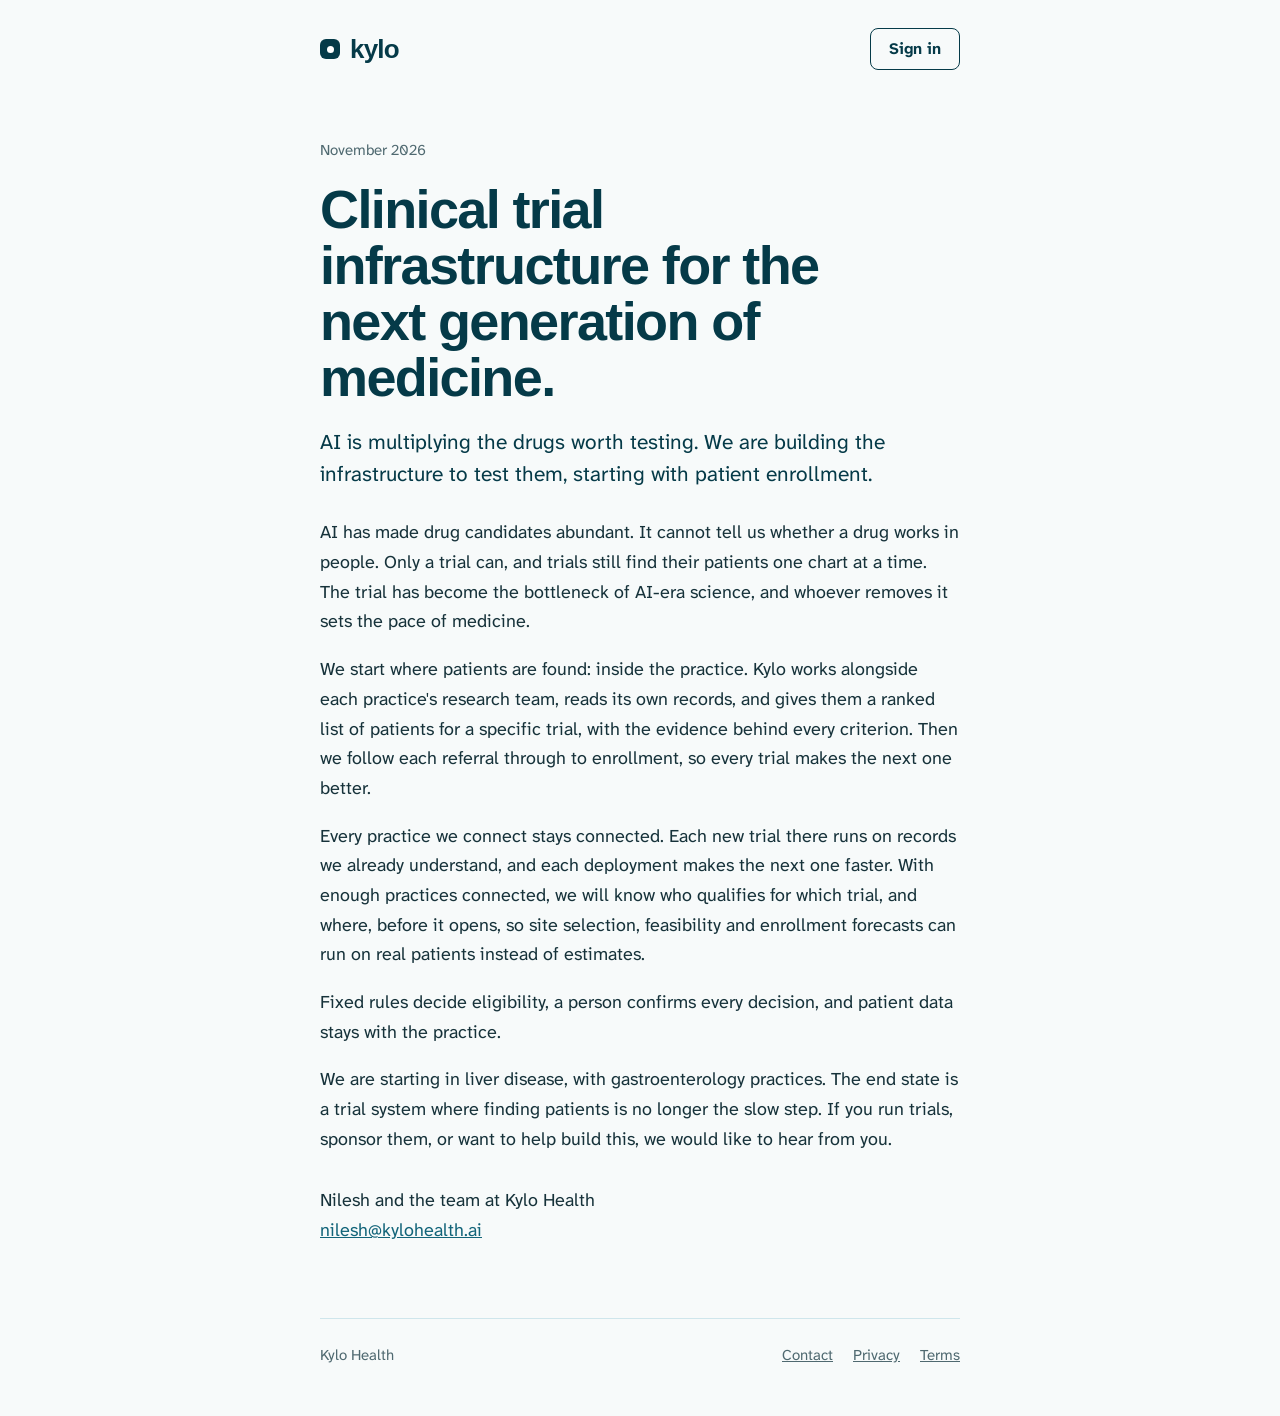
==== commit 5a292c75: "Public letter: infrastructure-layer vision from the memo Co-Authored-By: Claude Opus 5.5 <noreply@an" ====
--- a/index.html
+++ b/index.html
@@ -30,25 +30,26 @@
 footer a{color:var(--muted)}
 main{padding:40px 0 0}
 .date{color:var(--muted);font-size:15px}
-h1{font:800 clamp(38px,6vw,56px)/1.04 var(--display);letter-spacing:-.03em;color:var(--deep);margin:14px 0 22px;max-width:16ch}
+h1{font:800 clamp(36px,5.6vw,54px)/1.04 var(--display);letter-spacing:-.03em;color:var(--deep);margin:14px 0 22px;max-width:18ch}
 .lead{font-size:21px;line-height:1.5;color:var(--deep);margin:0 0 28px}
 main p{margin:0 0 18px}
 .sign{margin-top:32px}
 </style>
 <title>Kylo Health</title>
-<meta name="description" content="Kylo Health helps research sites find the patients who already qualify for clinical trials.">
+<meta name="description" content="Kylo Health: clinical trial infrastructure for the next generation of medicine, starting with patient enrollment.">
 </head>
 <body>
 <div class="wrap">
 <header><a class="mark" href="/"><i aria-hidden="true"></i>kylo</a><a class="btn" href="/signin.html">Sign in</a></header>
 <main>
 <p class="date">November 2026</p>
-<h1>The patients a trial needs are already in the chart.</h1>
-<p class="lead">Most patients who qualify for a clinical trial are never told it exists.</p>
-<p>Trials run late because finding eligible patients is slow, manual work. Research teams read charts one at a time, and the people who would qualify sit in records nobody has time to check.</p>
-<p>Kylo reads a practice's own records, checks every patient against a trial's criteria, and gives the research team a short list, with the evidence behind every answer and what is still missing.</p>
-<p>We hold to a few rules. Fixed rules decide eligibility; AI only reads documents; a person confirms every value and makes every decision. Patient data stays with the practice. Missing information is never treated as a no.</p>
-<p>We are starting with liver disease at gastroenterology practices, working alongside physicians and research coordinators who run trials every day. If you run trials at your site, or sponsor them, we would like to hear from you.</p>
+<h1>Clinical trial infrastructure for the next generation of medicine.</h1>
+<p class="lead">AI is multiplying the drugs worth testing. We are building the infrastructure to test them, starting with patient enrollment.</p>
+<p>AI has made drug candidates abundant. It cannot tell us whether a drug works in people. Only a trial can, and trials still find their patients one chart at a time. The trial has become the bottleneck of AI-era science, and whoever removes it sets the pace of medicine.</p>
+<p>We start where patients are found: inside the practice. Kylo works alongside each practice's research team, reads its own records, and gives them a ranked list of patients for a specific trial, with the evidence behind every criterion. Then we follow each referral through to enrollment, so every trial makes the next one better.</p>
+<p>Every practice we connect stays connected. Each new trial there runs on records we already understand, and each deployment makes the next one faster. With enough practices connected, we will know who qualifies for which trial, and where, before it opens, so site selection, feasibility and enrollment forecasts can run on real patients instead of estimates.</p>
+<p>Fixed rules decide eligibility, a person confirms every decision, and patient data stays with the practice.</p>
+<p>We are starting in liver disease, with gastroenterology practices. The end state is a trial system where finding patients is no longer the slow step. If you run trials, sponsor them, or want to help build this, we would like to hear from you.</p>
 <p class="sign">Nilesh and the team at Kylo Health<br><a href="mailto:nilesh@kylohealth.ai">nilesh@kylohealth.ai</a></p>
 </main>
 <footer><span>Kylo Health</span><nav><a href="mailto:nilesh@kylohealth.ai">Contact</a><a href="/privacy.html">Privacy</a><a href="/terms.html">Terms</a></nav></footer>
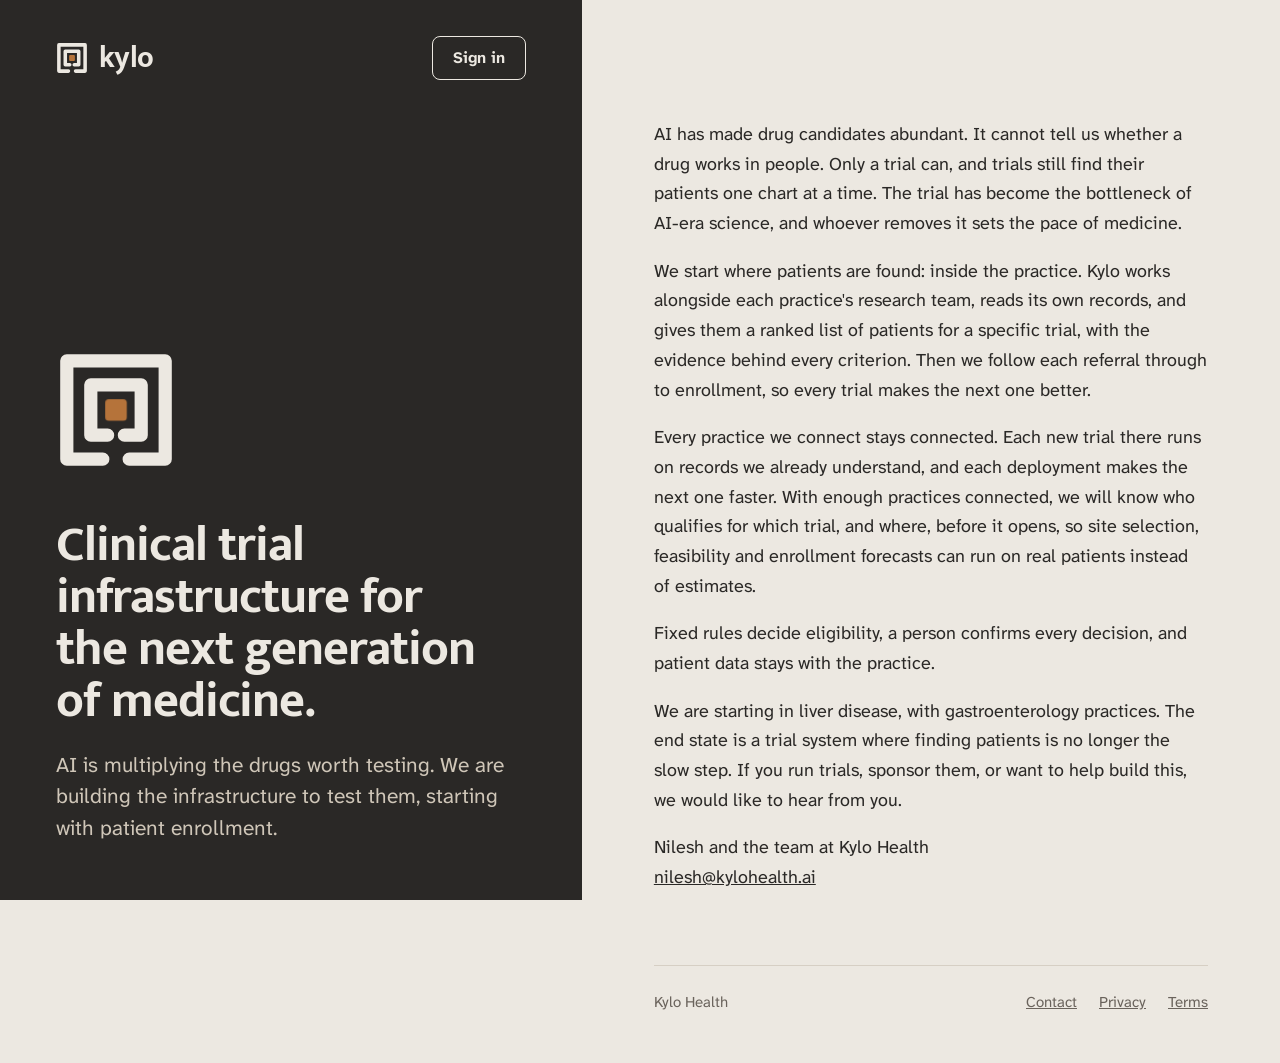
==== commit 317693aa: "Kylo brand on the site: C2 cover-and-page layout, Sanctum logo with The way in animation, Mukta + At" ====
--- a/index.html
+++ b/index.html
@@ -2,57 +2,80 @@
 <html lang="en">
 <head>
 <meta charset="utf-8">
-<meta name="viewport" content="width=device-width, initial-scale=1">
+<meta name="viewport" content="width=device-width, initial-scale=1, viewport-fit=cover">
 <meta name="robots" content="noindex, nofollow">
-<link rel="icon" href="/logo.png">
-<style>
-@font-face{font-family:"Bricolage Grotesque";font-weight:800;font-display:swap;src:url(/fonts/bricolage-grotesque-latin-800-normal.woff2) format("woff2")}
-@font-face{font-family:"Bricolage Grotesque";font-weight:600;font-display:swap;src:url(/fonts/bricolage-grotesque-latin-600-normal.woff2) format("woff2")}
-@font-face{font-family:"Atkinson Hyperlegible Next";font-weight:400;font-display:swap;src:url(/fonts/atkinson-hyperlegible-next-latin-400-normal.woff2) format("woff2")}
-@font-face{font-family:"Atkinson Hyperlegible Next";font-weight:700;font-display:swap;src:url(/fonts/atkinson-hyperlegible-next-latin-700-normal.woff2) format("woff2")}
-:root{--deep:#053a48;--petrol:#126479;--paper:#f7fafa;--text:#16323a;--muted:#4f6970;--line:#cfe6ec;
-  --display:"Bricolage Grotesque","Arial Narrow",sans-serif;--body:"Atkinson Hyperlegible Next",-apple-system,"Segoe UI",sans-serif}
-*{box-sizing:border-box}
-html{-webkit-text-size-adjust:100%}
-body{margin:0;background:var(--paper);color:var(--text);font:400 18px/1.65 var(--body)}
-a{color:var(--petrol)}
-a:focus-visible,button:focus-visible{outline:3px solid #8f5d00;outline-offset:3px;border-radius:4px}
-.wrap{max-width:680px;margin:0 auto;padding:0 20px}
-header{display:flex;align-items:center;justify-content:space-between;padding:28px 0}
-.mark{font:800 26px/1 var(--display);letter-spacing:-.03em;color:var(--deep);text-decoration:none;display:flex;align-items:center;gap:10px}
-.mark i{width:20px;height:20px;border-radius:6px;background:var(--deep);display:grid;place-items:center}
-.mark i::after{content:"";width:7px;height:7px;border-radius:50%;background:#fff}
-.btn{display:inline-flex;align-items:center;min-height:42px;padding:0 18px;border-radius:8px;font-weight:700;font-size:16px;text-decoration:none;border:1.5px solid var(--deep);color:var(--deep);background:transparent}
-.btn:hover{background:var(--deep);color:#fff}
-.btn.solid{background:var(--deep);color:#fff}
-footer{border-top:1px solid var(--line);margin-top:72px;padding:24px 0 48px;font-size:15px;color:var(--muted);display:flex;flex-wrap:wrap;gap:8px 20px;justify-content:space-between}
-footer nav{display:flex;gap:20px;flex-wrap:wrap}
-footer a{color:var(--muted)}
-main{padding:40px 0 0}
-.date{color:var(--muted);font-size:15px}
-h1{font:800 clamp(36px,5.6vw,54px)/1.04 var(--display);letter-spacing:-.03em;color:var(--deep);margin:14px 0 22px;max-width:18ch}
-.lead{font-size:21px;line-height:1.5;color:var(--deep);margin:0 0 28px}
-main p{margin:0 0 18px}
-.sign{margin-top:32px}
-</style>
 <title>Kylo Health</title>
 <meta name="description" content="Kylo Health: clinical trial infrastructure for the next generation of medicine, starting with patient enrollment.">
+<meta name="theme-color" content="#2A2826">
+<link rel="icon" href="/favicon.svg" type="image/svg+xml">
+<link rel="icon" href="/favicon-32.png" sizes="32x32" type="image/png">
+<link rel="apple-touch-icon" href="/apple-touch-icon.png">
+<link rel="preload" href="/fonts/mukta-latin-700-normal.woff2" as="font" type="font/woff2" crossorigin>
+<link rel="stylesheet" href="/kylo.css">
+<style>
+/* Layout: a dark cover column (logo, mark, headline, lead) beside the letter, like a book's cover and first page. */
+.split{display:grid;grid-template-columns:minmax(0,5fr) minmax(0,6fr);min-height:100vh}
+.cover{background:var(--surface-inverse);color:var(--ink-inverse);position:sticky;top:0;align-self:start;min-height:100vh;
+  display:flex;flex-direction:column;justify-content:space-between;gap:48px;padding:36px 56px 56px}
+.cover-top{display:flex;align-items:center;justify-content:space-between;gap:16px}
+.cover .h1{font-size:clamp(40px,3.9vw,58px);line-height:1.04;margin-top:40px}
+.lead{font-size:21px;line-height:1.5;margin:22px 0 0;color:var(--ink-inverse-muted);max-width:26em}
+.page{padding:120px 72px 0;max-width:760px}
+.letter p{margin:0 0 18px}
+.sign{margin-top:30px}
+
+/* The way in: a dot passes both entrances and becomes the sanctum. Plays once; rests on the finished mark. */
+.hero-mark .dot{transform-box:fill-box;transform-origin:center;animation:wi-move 3.6s cubic-bezier(.5,0,.2,1) .5s 1 both}
+.hero-mark .trail{stroke-dasharray:100;animation:wi-trail 3.6s ease-in-out .5s 1 both}
+.hero-mark .centre{transform-box:fill-box;transform-origin:center;animation:wi-land 3.6s ease-out .5s 1 both}
+@keyframes wi-move{0%{transform:translateY(62px);opacity:0}12%{opacity:1;transform:translateY(62px)}78%{transform:translateY(0);opacity:1}88%,100%{transform:translateY(0);opacity:0}}
+@keyframes wi-trail{0%,12%{stroke-dashoffset:100;opacity:.55}78%{stroke-dashoffset:0;opacity:.55}100%{stroke-dashoffset:0;opacity:0}}
+@keyframes wi-land{0%,80%{transform:scale(.4);opacity:0}90%{transform:scale(1.12);opacity:1}100%{transform:scale(1);opacity:1}}
+
+@media (max-width:900px){
+  .split{grid-template-columns:1fr}
+  .cover{position:relative;min-height:0;padding:20px 24px 40px;gap:32px;
+    padding-left:max(24px,env(safe-area-inset-left,0px));padding-right:max(24px,env(safe-area-inset-right,0px))}
+  .cover .h1{font-size:38px;margin-top:28px}
+  .lead{font-size:19px}
+  .hero-mark{width:88px;height:88px}
+  .page{padding:36px 24px 0;padding-left:max(24px,env(safe-area-inset-left,0px));padding-right:max(24px,env(safe-area-inset-right,0px))}
+}
+</style>
 </head>
 <body>
-<div class="wrap">
-<header><a class="mark" href="/"><i aria-hidden="true"></i>kylo</a><a class="btn" href="/signin.html">Sign in</a></header>
-<main>
-<p class="date">November 2026</p>
-<h1>Clinical trial infrastructure for the next generation of medicine.</h1>
-<p class="lead">AI is multiplying the drugs worth testing. We are building the infrastructure to test them, starting with patient enrollment.</p>
-<p>AI has made drug candidates abundant. It cannot tell us whether a drug works in people. Only a trial can, and trials still find their patients one chart at a time. The trial has become the bottleneck of AI-era science, and whoever removes it sets the pace of medicine.</p>
-<p>We start where patients are found: inside the practice. Kylo works alongside each practice's research team, reads its own records, and gives them a ranked list of patients for a specific trial, with the evidence behind every criterion. Then we follow each referral through to enrollment, so every trial makes the next one better.</p>
-<p>Every practice we connect stays connected. Each new trial there runs on records we already understand, and each deployment makes the next one faster. With enough practices connected, we will know who qualifies for which trial, and where, before it opens, so site selection, feasibility and enrollment forecasts can run on real patients instead of estimates.</p>
-<p>Fixed rules decide eligibility, a person confirms every decision, and patient data stays with the practice.</p>
-<p>We are starting in liver disease, with gastroenterology practices. The end state is a trial system where finding patients is no longer the slow step. If you run trials, sponsor them, or want to help build this, we would like to hear from you.</p>
-<p class="sign">Nilesh and the team at Kylo Health<br><a href="mailto:nilesh@kylohealth.ai">nilesh@kylohealth.ai</a></p>
+<div class="split">
+<aside class="cover inverse">
+  <div class="cover-top">
+    <a class="logo" href="/" aria-label="Kylo Health home">
+      <svg width="32" height="32" viewBox="0 0 100 100" aria-hidden="true" style="overflow:visible"><path d="M39 91 H9 V9 H91 V91 H61" fill="none" stroke="#ECE8E1" stroke-width="11" stroke-linejoin="round" stroke-linecap="round"/><path d="M43 71 H29 V29 H71 V71 H57" fill="none" stroke="#ECE8E1" stroke-width="11" stroke-linejoin="round" stroke-linecap="round"/><rect x="41" y="41" width="18" height="18" rx="3" fill="#B5733A"/></svg>
+      <span class="wm">kylo</span>
+    </a>
+    <a class="btn" href="/signin.html">Sign in</a>
+  </div>
+  <div>
+    <svg class="hero-mark" width="120" height="120" viewBox="0 0 100 100" role="img" aria-label="Kylo" style="overflow:visible">
+      <path d="M39 91 H9 V9 H91 V91 H61" fill="none" stroke="#ECE8E1" stroke-width="11" stroke-linejoin="round" stroke-linecap="round"/>
+      <path d="M43 71 H29 V29 H71 V71 H57" fill="none" stroke="#ECE8E1" stroke-width="11" stroke-linejoin="round" stroke-linecap="round"/>
+      <path class="trail" pathLength="100" d="M50 112 V52" fill="none" stroke="#B5733A" stroke-width="2.5" stroke-linecap="round" opacity="0"/>
+      <circle class="dot" cx="50" cy="50" r="7" fill="#B5733A" opacity="0"/>
+      <rect class="centre" x="41" y="41" width="18" height="18" rx="3" fill="#B5733A"/>
+    </svg>
+    <h1 class="h1">Clinical trial infrastructure for the next generation of medicine.</h1>
+    <p class="lead">AI is multiplying the drugs worth testing. We are building the infrastructure to test them, starting with patient enrollment.</p>
+  </div>
+</aside>
+<main class="page">
+  <div class="letter">
+    <p>AI has made drug candidates abundant. It cannot tell us whether a drug works in people. Only a trial can, and trials still find their patients one chart at a time. The trial has become the bottleneck of AI-era science, and whoever removes it sets the pace of medicine.</p>
+    <p>We start where patients are found: inside the practice. Kylo works alongside each practice's research team, reads its own records, and gives them a ranked list of patients for a specific trial, with the evidence behind every criterion. Then we follow each referral through to enrollment, so every trial makes the next one better.</p>
+    <p>Every practice we connect stays connected. Each new trial there runs on records we already understand, and each deployment makes the next one faster. With enough practices connected, we will know who qualifies for which trial, and where, before it opens, so site selection, feasibility and enrollment forecasts can run on real patients instead of estimates.</p>
+    <p>Fixed rules decide eligibility, a person confirms every decision, and patient data stays with the practice.</p>
+    <p>We are starting in liver disease, with gastroenterology practices. The end state is a trial system where finding patients is no longer the slow step. If you run trials, sponsor them, or want to help build this, we would like to hear from you.</p>
+    <p class="sign">Nilesh and the team at Kylo Health<br><a href="mailto:nilesh@kylohealth.ai">nilesh@kylohealth.ai</a></p>
+  </div>
+  <div class="foot-wrap"><footer class="foot"><span>Kylo Health</span><nav><a href="mailto:nilesh@kylohealth.ai">Contact</a><a href="/privacy.html">Privacy</a><a href="/terms.html">Terms</a></nav></footer></div>
 </main>
-<footer><span>Kylo Health</span><nav><a href="mailto:nilesh@kylohealth.ai">Contact</a><a href="/privacy.html">Privacy</a><a href="/terms.html">Terms</a></nav></footer>
 </div>
 </body>
 </html>
--- a/kylo.css
+++ b/kylo.css
@@ -0,0 +1,48 @@
+/* Kylo brand: shared site styles. Values come from the Kylo brand guide (tokens.json). */
+@font-face{font-family:"Mukta";font-weight:600;font-display:swap;src:url(/fonts/mukta-latin-600-normal.woff2) format("woff2")}
+@font-face{font-family:"Mukta";font-weight:700;font-display:swap;src:url(/fonts/mukta-latin-700-normal.woff2) format("woff2")}
+@font-face{font-family:"Atkinson Hyperlegible Next";font-weight:400;font-display:swap;src:url(/fonts/atkinson-hyperlegible-next-latin-400-normal.woff2) format("woff2")}
+@font-face{font-family:"Atkinson Hyperlegible Next";font-weight:700;font-display:swap;src:url(/fonts/atkinson-hyperlegible-next-latin-700-normal.woff2) format("woff2")}
+
+:root{
+  --surface:#ECE8E1; --surface-raised:#F4F1EC; --surface-inverse:#2A2826;
+  --ink:#2A2826; --ink-muted:#6A635C; --ink-inverse:#ECE8E1; --ink-inverse-muted:#CFC6B8;
+  --rule:#D6CFC4; --accent:#B5733A; --accent-text:#8E5626; --accent-soft:rgba(181,115,58,.28); --focus:#8E5626;
+  --font-display:"Mukta","Segoe UI",system-ui,sans-serif;
+  --font-body:"Atkinson Hyperlegible Next",-apple-system,"Segoe UI",sans-serif;
+  --measure:680px; --radius-md:8px; --radius-lg:12px;
+}
+*{box-sizing:border-box}
+html{-webkit-text-size-adjust:100%}
+body{margin:0;background:var(--surface);color:var(--ink);font:400 18px/1.65 var(--font-body)}
+a{color:inherit}
+a:focus-visible,button:focus-visible{outline:3px solid var(--focus);outline-offset:3px;border-radius:4px}
+
+.logo{display:inline-flex;align-items:center;gap:11px;text-decoration:none;color:inherit}
+.logo svg{flex-shrink:0}
+.wm{font:700 30px/1 var(--font-display);letter-spacing:-.025em}
+.btn{display:inline-flex;align-items:center;min-height:44px;padding:0 20px;border-radius:var(--radius-md);font:700 16px/1.3 var(--font-body);text-decoration:none;border:1.5px solid currentColor;color:inherit;background:transparent}
+.btn:hover{background:var(--ink);color:var(--surface);border-color:var(--ink)}
+.inverse .btn:hover{background:var(--ink-inverse);color:var(--ink);border-color:var(--ink-inverse)}
+.inverse a:focus-visible{outline-color:var(--accent)}
+.h1{font-family:var(--font-display);font-weight:700;letter-spacing:-.02em;text-wrap:balance;margin:0}
+.hl{background:linear-gradient(var(--accent-soft),var(--accent-soft)) 0 88%/100% 40% no-repeat;-webkit-box-decoration-break:clone;box-decoration-break:clone}
+.foot{display:flex;flex-wrap:wrap;gap:8px 22px;justify-content:space-between;font-size:15px;color:var(--ink-muted)}
+.foot nav{display:flex;gap:22px;flex-wrap:wrap}
+
+/* simple pages: sign-in, privacy, terms */
+.wrap{max-width:var(--measure);margin:0 auto;padding-left:max(24px,env(safe-area-inset-left,0px));padding-right:max(24px,env(safe-area-inset-right,0px))}
+.top{display:flex;align-items:center;justify-content:space-between;padding-block:28px}
+.doc{padding-block:40px 0}
+.doc .h1{font-size:44px;line-height:1.05;margin-bottom:12px}
+.doc h2{font:700 22px/1.2 var(--font-display);margin:36px 0 8px}
+.doc p{margin:0 0 16px}
+.muted{color:var(--ink-muted)}
+.foot-wrap{margin-top:72px;padding-block:24px 48px;border-top:1px solid var(--rule)}
+@media (max-width:640px){
+  body{font-size:17px}
+  .wm{font-size:26px}
+  .top{padding-block:20px}
+  .doc .h1{font-size:36px}
+}
+@media (prefers-reduced-motion: reduce){*{animation:none !important;transition:none !important}}
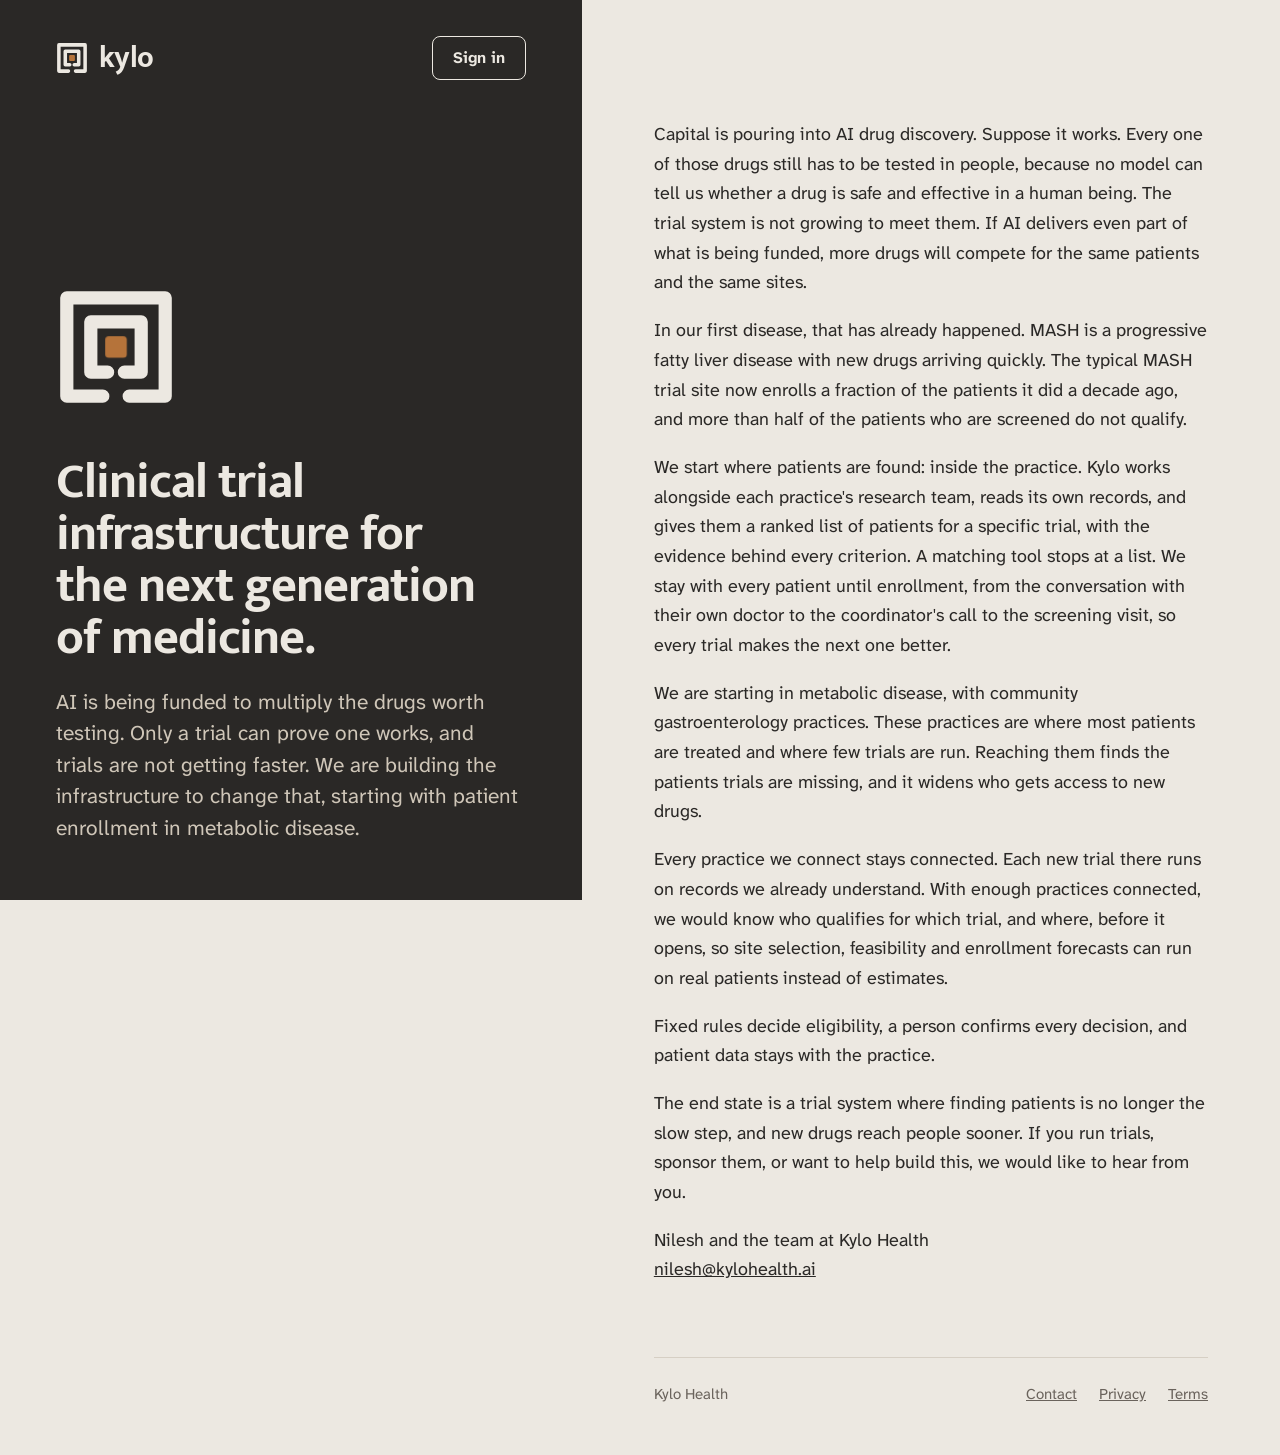
==== commit 4dcd9703: "Home page: match the memo's thesis and metabolic-first focus Co-Authored-By: Claude Fable 5.2 <norep" ====
--- a/index.html
+++ b/index.html
@@ -5,7 +5,7 @@
 <meta name="viewport" content="width=device-width, initial-scale=1, viewport-fit=cover">
 <meta name="robots" content="noindex, nofollow">
 <title>Kylo Health</title>
-<meta name="description" content="Kylo Health: clinical trial infrastructure for the next generation of medicine, starting with patient enrollment.">
+<meta name="description" content="Kylo Health: clinical trial infrastructure for the next generation of medicine, starting with patient enrollment in metabolic disease.">
 <meta name="theme-color" content="#2A2826">
 <link rel="icon" href="/favicon.svg" type="image/svg+xml">
 <link rel="icon" href="/favicon-32.png" sizes="32x32" type="image/png">
@@ -62,16 +62,18 @@
       <rect class="centre" x="41" y="41" width="18" height="18" rx="3" fill="#B5733A"/>
     </svg>
     <h1 class="h1">Clinical trial infrastructure for the next generation of medicine.</h1>
-    <p class="lead">AI is multiplying the drugs worth testing. We are building the infrastructure to test them, starting with patient enrollment.</p>
+    <p class="lead">AI is being funded to multiply the drugs worth testing. Only a trial can prove one works, and trials are not getting faster. We are building the infrastructure to change that, starting with patient enrollment in metabolic disease.</p>
   </div>
 </aside>
 <main class="page">
   <div class="letter">
-    <p>AI has made drug candidates abundant. It cannot tell us whether a drug works in people. Only a trial can, and trials still find their patients one chart at a time. The trial has become the bottleneck of AI-era science, and whoever removes it sets the pace of medicine.</p>
-    <p>We start where patients are found: inside the practice. Kylo works alongside each practice's research team, reads its own records, and gives them a ranked list of patients for a specific trial, with the evidence behind every criterion. Then we follow each referral through to enrollment, so every trial makes the next one better.</p>
-    <p>Every practice we connect stays connected. Each new trial there runs on records we already understand, and each deployment makes the next one faster. With enough practices connected, we will know who qualifies for which trial, and where, before it opens, so site selection, feasibility and enrollment forecasts can run on real patients instead of estimates.</p>
+    <p>Capital is pouring into AI drug discovery. Suppose it works. Every one of those drugs still has to be tested in people, because no model can tell us whether a drug is safe and effective in a human being. The trial system is not growing to meet them. If AI delivers even part of what is being funded, more drugs will compete for the same patients and the same sites.</p>
+    <p>In our first disease, that has already happened. MASH is a progressive fatty liver disease with new drugs arriving quickly. The typical MASH trial site now enrolls a fraction of the patients it did a decade ago, and more than half of the patients who are screened do not qualify.</p>
+    <p>We start where patients are found: inside the practice. Kylo works alongside each practice's research team, reads its own records, and gives them a ranked list of patients for a specific trial, with the evidence behind every criterion. A matching tool stops at a list. We stay with every patient until enrollment, from the conversation with their own doctor to the coordinator's call to the screening visit, so every trial makes the next one better.</p>
+    <p>We are starting in metabolic disease, with community gastroenterology practices. These practices are where most patients are treated and where few trials are run. Reaching them finds the patients trials are missing, and it widens who gets access to new drugs.</p>
+    <p>Every practice we connect stays connected. Each new trial there runs on records we already understand. With enough practices connected, we would know who qualifies for which trial, and where, before it opens, so site selection, feasibility and enrollment forecasts can run on real patients instead of estimates.</p>
     <p>Fixed rules decide eligibility, a person confirms every decision, and patient data stays with the practice.</p>
-    <p>We are starting in liver disease, with gastroenterology practices. The end state is a trial system where finding patients is no longer the slow step. If you run trials, sponsor them, or want to help build this, we would like to hear from you.</p>
+    <p>The end state is a trial system where finding patients is no longer the slow step, and new drugs reach people sooner. If you run trials, sponsor them, or want to help build this, we would like to hear from you.</p>
     <p class="sign">Nilesh and the team at Kylo Health<br><a href="mailto:nilesh@kylohealth.ai">nilesh@kylohealth.ai</a></p>
   </div>
   <div class="foot-wrap"><footer class="foot"><span>Kylo Health</span><nav><a href="mailto:nilesh@kylohealth.ai">Contact</a><a href="/privacy.html">Privacy</a><a href="/terms.html">Terms</a></nav></footer></div>
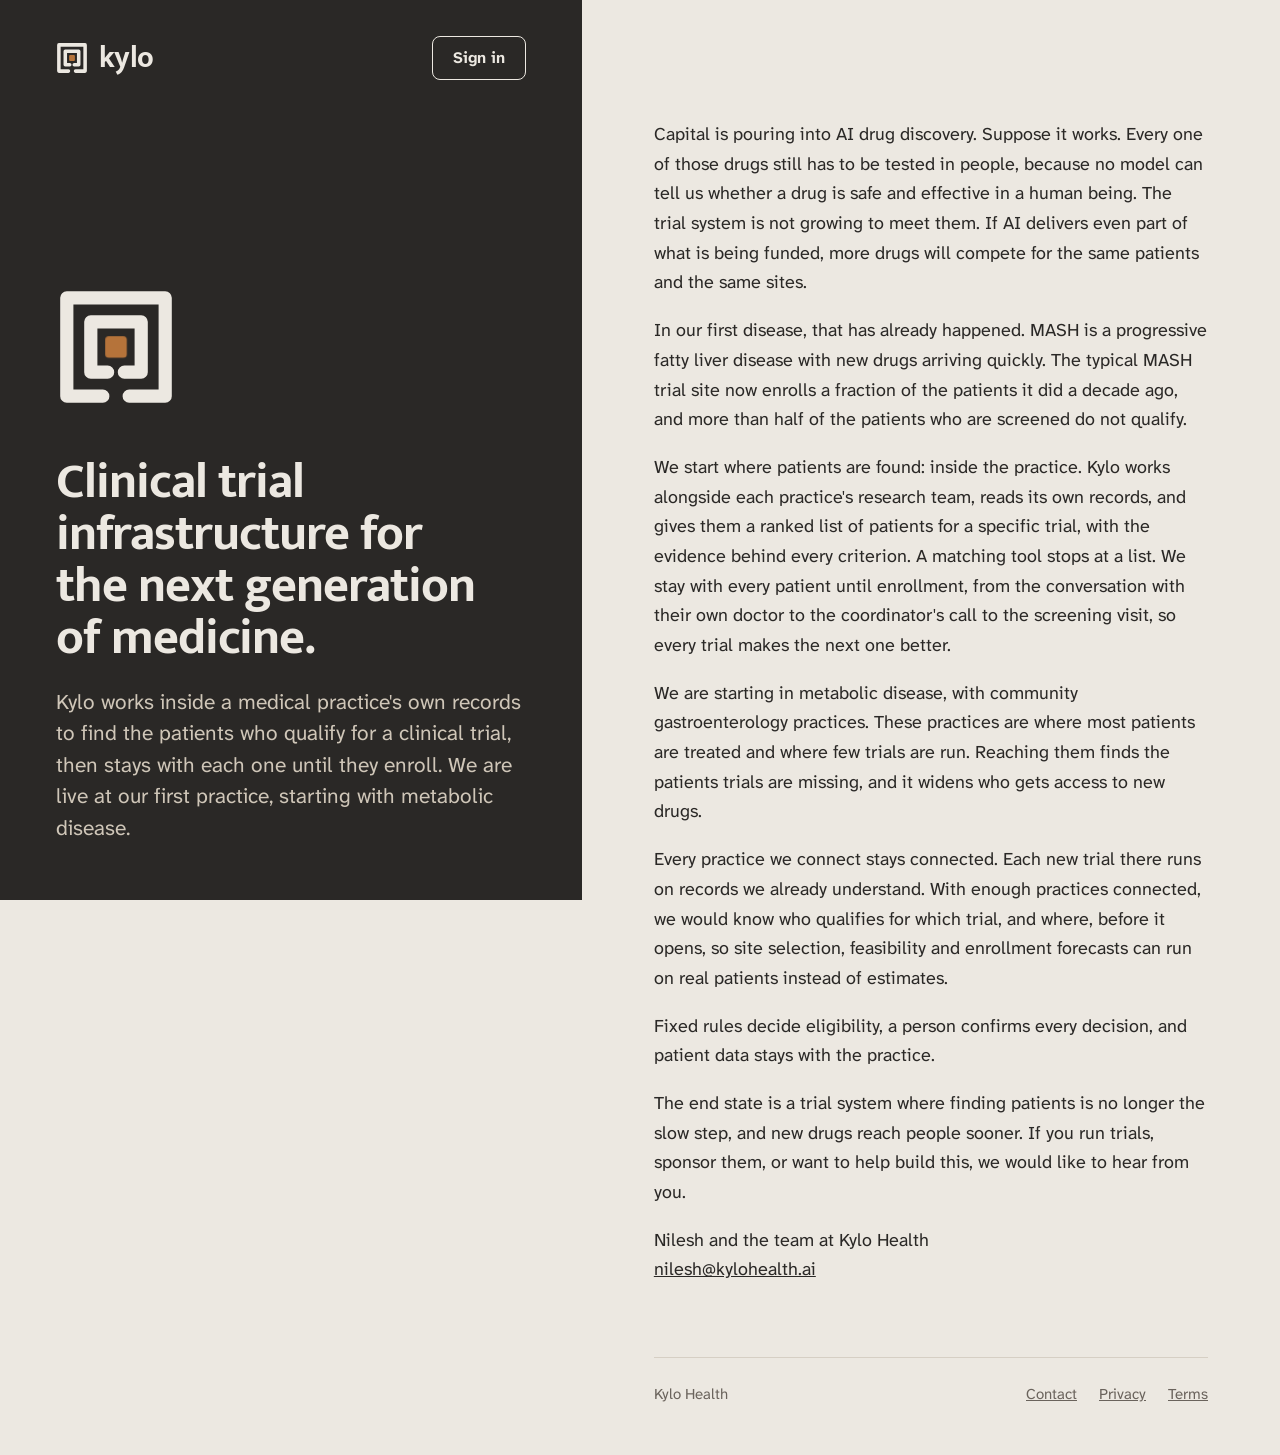
==== commit 2c2e6f60: "Home page lead: say what Kylo does and where it stands Co-Authored-By: Claude Fable 5.2 <noreply@ant" ====
--- a/index.html
+++ b/index.html
@@ -5,7 +5,7 @@
 <meta name="viewport" content="width=device-width, initial-scale=1, viewport-fit=cover">
 <meta name="robots" content="noindex, nofollow">
 <title>Kylo Health</title>
-<meta name="description" content="Kylo Health: clinical trial infrastructure for the next generation of medicine, starting with patient enrollment in metabolic disease.">
+<meta name="description" content="Kylo Health finds the patients who qualify for a clinical trial inside a practice's own records, and stays with each one until they enroll.">
 <meta name="theme-color" content="#2A2826">
 <link rel="icon" href="/favicon.svg" type="image/svg+xml">
 <link rel="icon" href="/favicon-32.png" sizes="32x32" type="image/png">
@@ -62,7 +62,7 @@
       <rect class="centre" x="41" y="41" width="18" height="18" rx="3" fill="#B5733A"/>
     </svg>
     <h1 class="h1">Clinical trial infrastructure for the next generation of medicine.</h1>
-    <p class="lead">AI is being funded to multiply the drugs worth testing. Only a trial can prove one works, and trials are not getting faster. We are building the infrastructure to change that, starting with patient enrollment in metabolic disease.</p>
+    <p class="lead">Kylo works inside a medical practice's own records to find the patients who qualify for a clinical trial, then stays with each one until they enroll. We are live at our first practice, starting with metabolic disease.</p>
   </div>
 </aside>
 <main class="page">
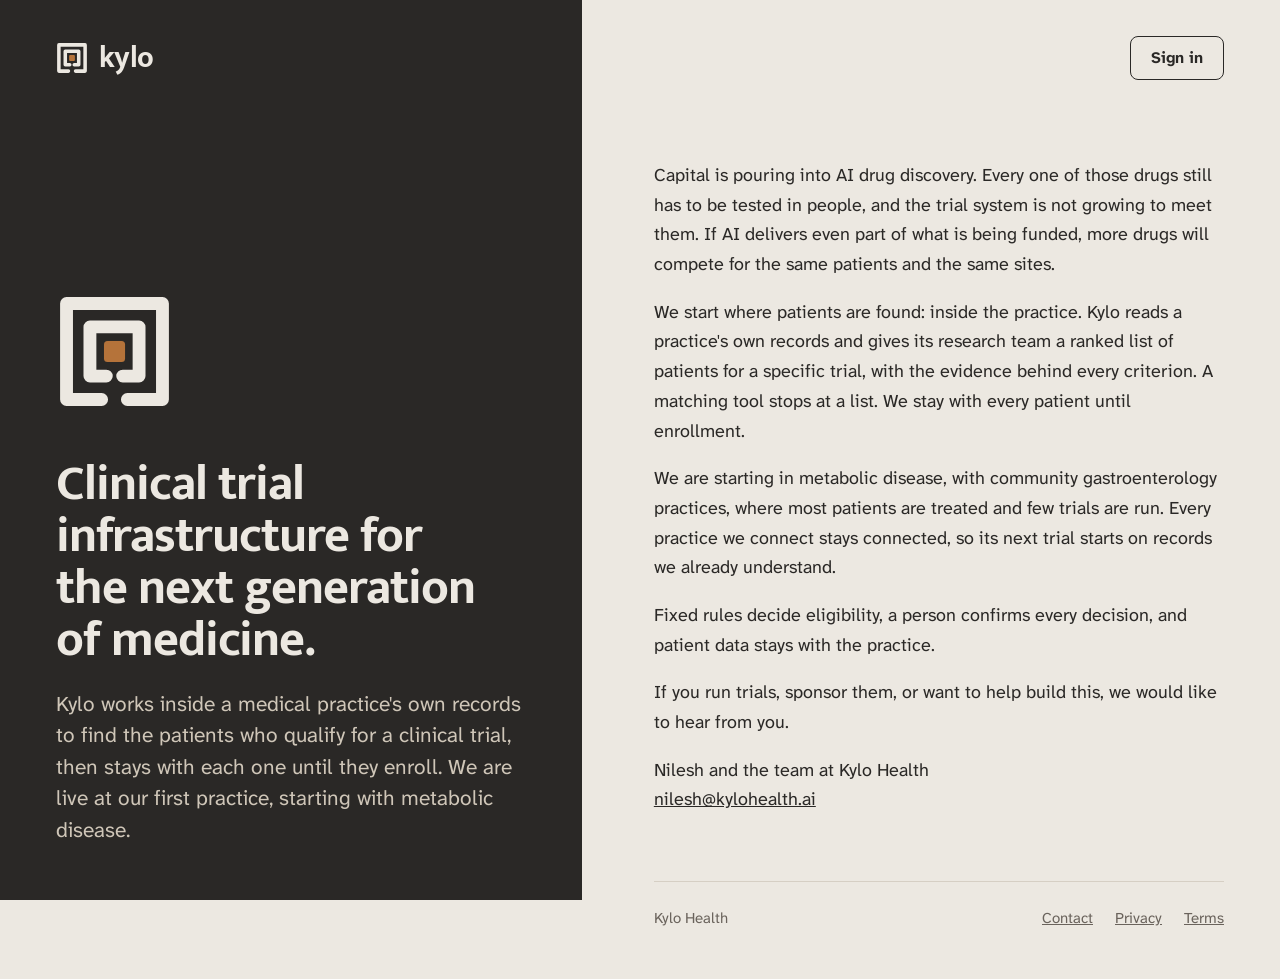
==== commit 54fbe3d0: "Home page: Sign in at far right, cover fits the screen, shorter letter Co-Authored-By: Claude Fable " ====
--- a/index.html
+++ b/index.html
@@ -15,12 +15,17 @@
 <style>
 /* Layout: a dark cover column (logo, mark, headline, lead) beside the letter, like a book's cover and first page. */
 .split{display:grid;grid-template-columns:minmax(0,5fr) minmax(0,6fr);min-height:100vh}
-.cover{background:var(--surface-inverse);color:var(--ink-inverse);position:sticky;top:0;align-self:start;min-height:100vh;
-  display:flex;flex-direction:column;justify-content:space-between;gap:48px;padding:36px 56px 56px}
-.cover-top{display:flex;align-items:center;justify-content:space-between;gap:16px}
-.cover .h1{font-size:clamp(40px,3.9vw,58px);line-height:1.04;margin-top:40px}
-.lead{font-size:21px;line-height:1.5;margin:22px 0 0;color:var(--ink-inverse-muted);max-width:26em}
-.page{padding:120px 72px 0;max-width:760px}
+.cover{background:var(--surface-inverse);color:var(--ink-inverse);position:sticky;top:0;align-self:start;height:100vh;height:100svh;overflow:hidden;
+  display:flex;flex-direction:column;justify-content:space-between;gap:24px;padding:36px 56px clamp(28px,6vh,56px)}
+.cover .btn{display:none}
+.hero-mark{width:clamp(64px,13vh,120px);height:clamp(64px,13vh,120px)}
+.cover-top{display:flex;align-items:center;justify-content:space-between;gap:16px;min-height:44px}
+.cover .h1{font-size:clamp(30px,min(3.9vw,6.6vh),58px);line-height:1.04;margin-top:clamp(20px,4.5vh,40px)}
+.lead{font-size:clamp(17px,2.4vh,21px);line-height:1.5;margin:clamp(12px,2.4vh,22px) 0 0;color:var(--ink-inverse-muted);max-width:26em}
+.page{padding:36px 56px 0 72px;display:flex;flex-direction:column;min-height:100vh}
+.page-top{display:flex;justify-content:flex-end}
+.letter{max-width:616px;margin-top:clamp(40px,9vh,84px);flex:1}
+.page .foot-wrap{margin-top:48px}
 .letter p{margin:0 0 18px}
 .sign{margin-top:30px}
 
@@ -34,11 +39,15 @@
 
 @media (max-width:900px){
   .split{grid-template-columns:1fr}
-  .cover{position:relative;min-height:0;padding:20px 24px 40px;gap:32px;
+  .cover{position:relative;height:auto;overflow:visible;padding:20px 24px 40px;gap:32px;
     padding-left:max(24px,env(safe-area-inset-left,0px));padding-right:max(24px,env(safe-area-inset-right,0px))}
   .cover .h1{font-size:38px;margin-top:28px}
   .lead{font-size:19px}
   .hero-mark{width:88px;height:88px}
+  .cover .btn{display:inline-flex}
+  .page-top{display:none}
+  .page{min-height:0}
+  .letter{margin-top:0}
   .page{padding:36px 24px 0;padding-left:max(24px,env(safe-area-inset-left,0px));padding-right:max(24px,env(safe-area-inset-right,0px))}
 }
 </style>
@@ -66,14 +75,13 @@
   </div>
 </aside>
 <main class="page">
+  <div class="page-top"><a class="btn" href="/signin.html">Sign in</a></div>
   <div class="letter">
-    <p>Capital is pouring into AI drug discovery. Suppose it works. Every one of those drugs still has to be tested in people, because no model can tell us whether a drug is safe and effective in a human being. The trial system is not growing to meet them. If AI delivers even part of what is being funded, more drugs will compete for the same patients and the same sites.</p>
-    <p>In our first disease, that has already happened. MASH is a progressive fatty liver disease with new drugs arriving quickly. The typical MASH trial site now enrolls a fraction of the patients it did a decade ago, and more than half of the patients who are screened do not qualify.</p>
-    <p>We start where patients are found: inside the practice. Kylo works alongside each practice's research team, reads its own records, and gives them a ranked list of patients for a specific trial, with the evidence behind every criterion. A matching tool stops at a list. We stay with every patient until enrollment, from the conversation with their own doctor to the coordinator's call to the screening visit, so every trial makes the next one better.</p>
-    <p>We are starting in metabolic disease, with community gastroenterology practices. These practices are where most patients are treated and where few trials are run. Reaching them finds the patients trials are missing, and it widens who gets access to new drugs.</p>
-    <p>Every practice we connect stays connected. Each new trial there runs on records we already understand. With enough practices connected, we would know who qualifies for which trial, and where, before it opens, so site selection, feasibility and enrollment forecasts can run on real patients instead of estimates.</p>
+    <p>Capital is pouring into AI drug discovery. Every one of those drugs still has to be tested in people, and the trial system is not growing to meet them. If AI delivers even part of what is being funded, more drugs will compete for the same patients and the same sites.</p>
+    <p>We start where patients are found: inside the practice. Kylo reads a practice's own records and gives its research team a ranked list of patients for a specific trial, with the evidence behind every criterion. A matching tool stops at a list. We stay with every patient until enrollment.</p>
+    <p>We are starting in metabolic disease, with community gastroenterology practices, where most patients are treated and few trials are run. Every practice we connect stays connected, so its next trial starts on records we already understand.</p>
     <p>Fixed rules decide eligibility, a person confirms every decision, and patient data stays with the practice.</p>
-    <p>The end state is a trial system where finding patients is no longer the slow step, and new drugs reach people sooner. If you run trials, sponsor them, or want to help build this, we would like to hear from you.</p>
+    <p>If you run trials, sponsor them, or want to help build this, we would like to hear from you.</p>
     <p class="sign">Nilesh and the team at Kylo Health<br><a href="mailto:nilesh@kylohealth.ai">nilesh@kylohealth.ai</a></p>
   </div>
   <div class="foot-wrap"><footer class="foot"><span>Kylo Health</span><nav><a href="mailto:nilesh@kylohealth.ai">Contact</a><a href="/privacy.html">Privacy</a><a href="/terms.html">Terms</a></nav></footer></div>
